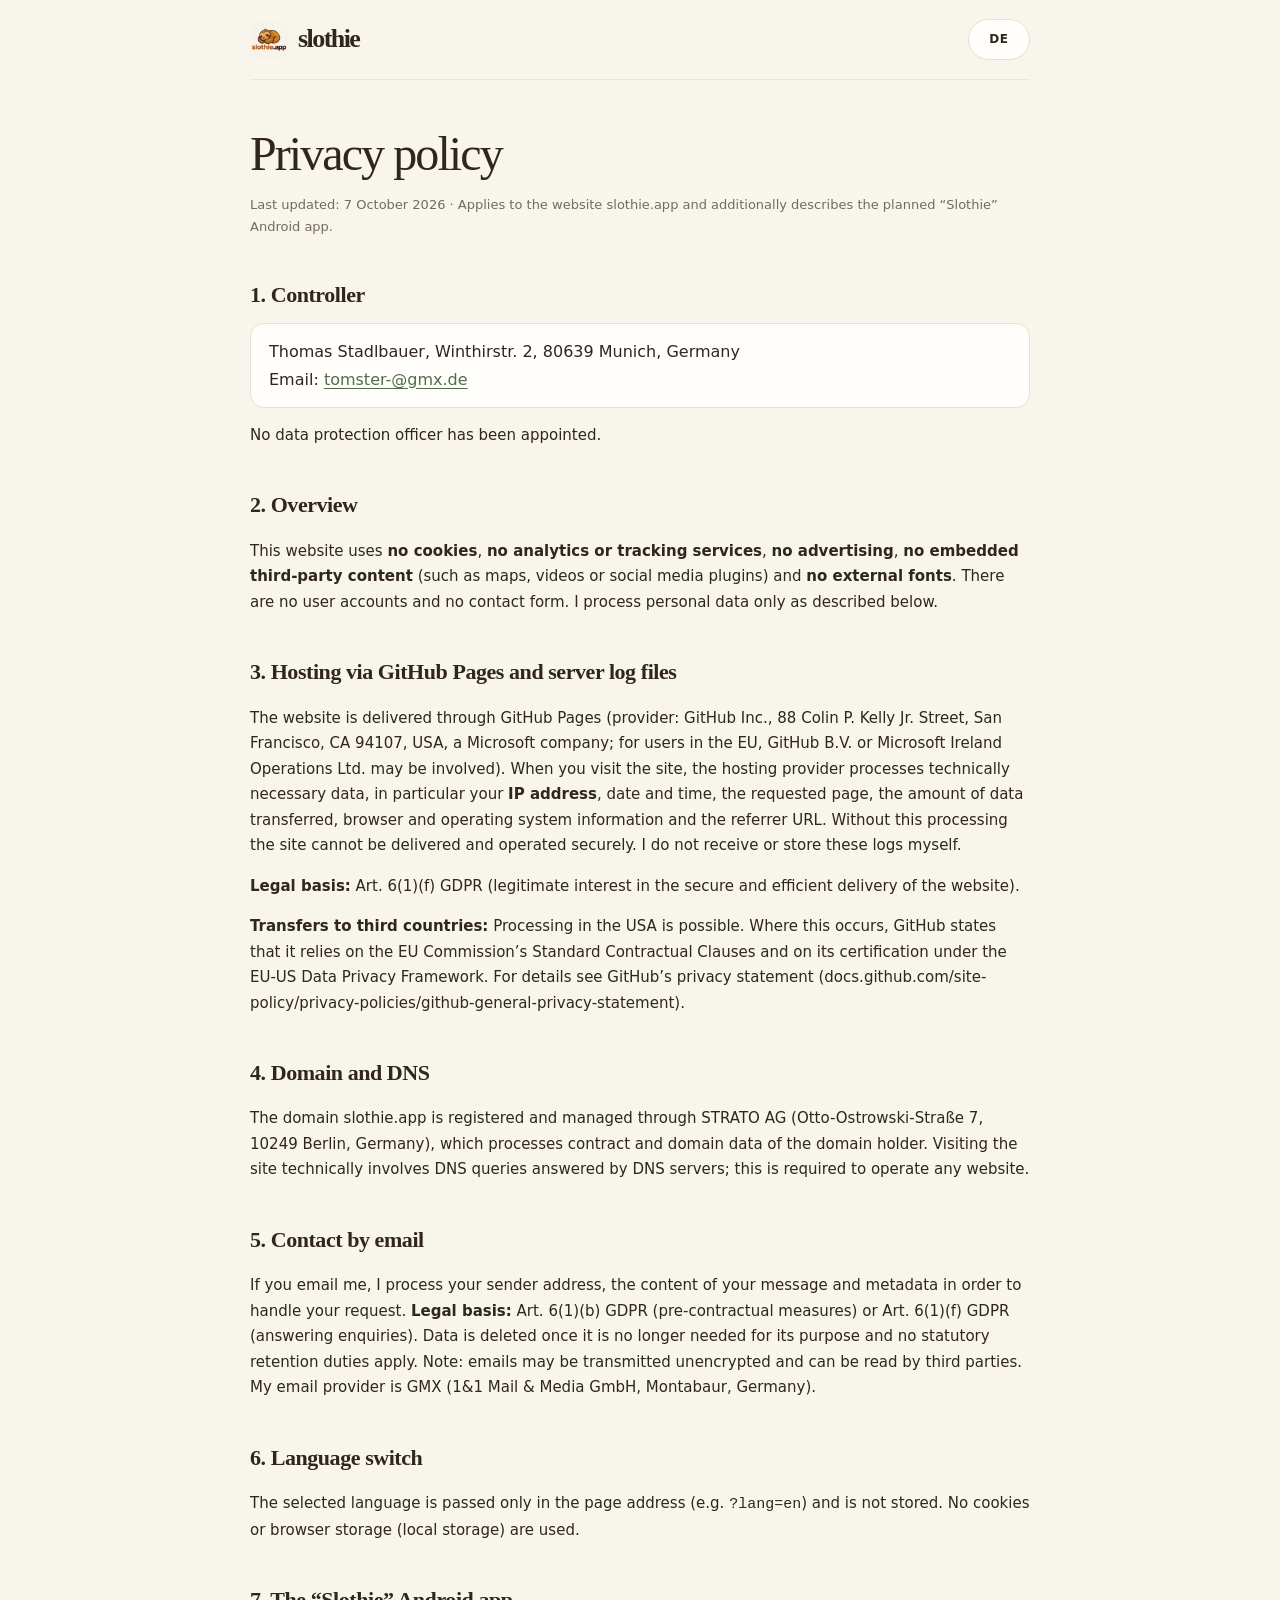
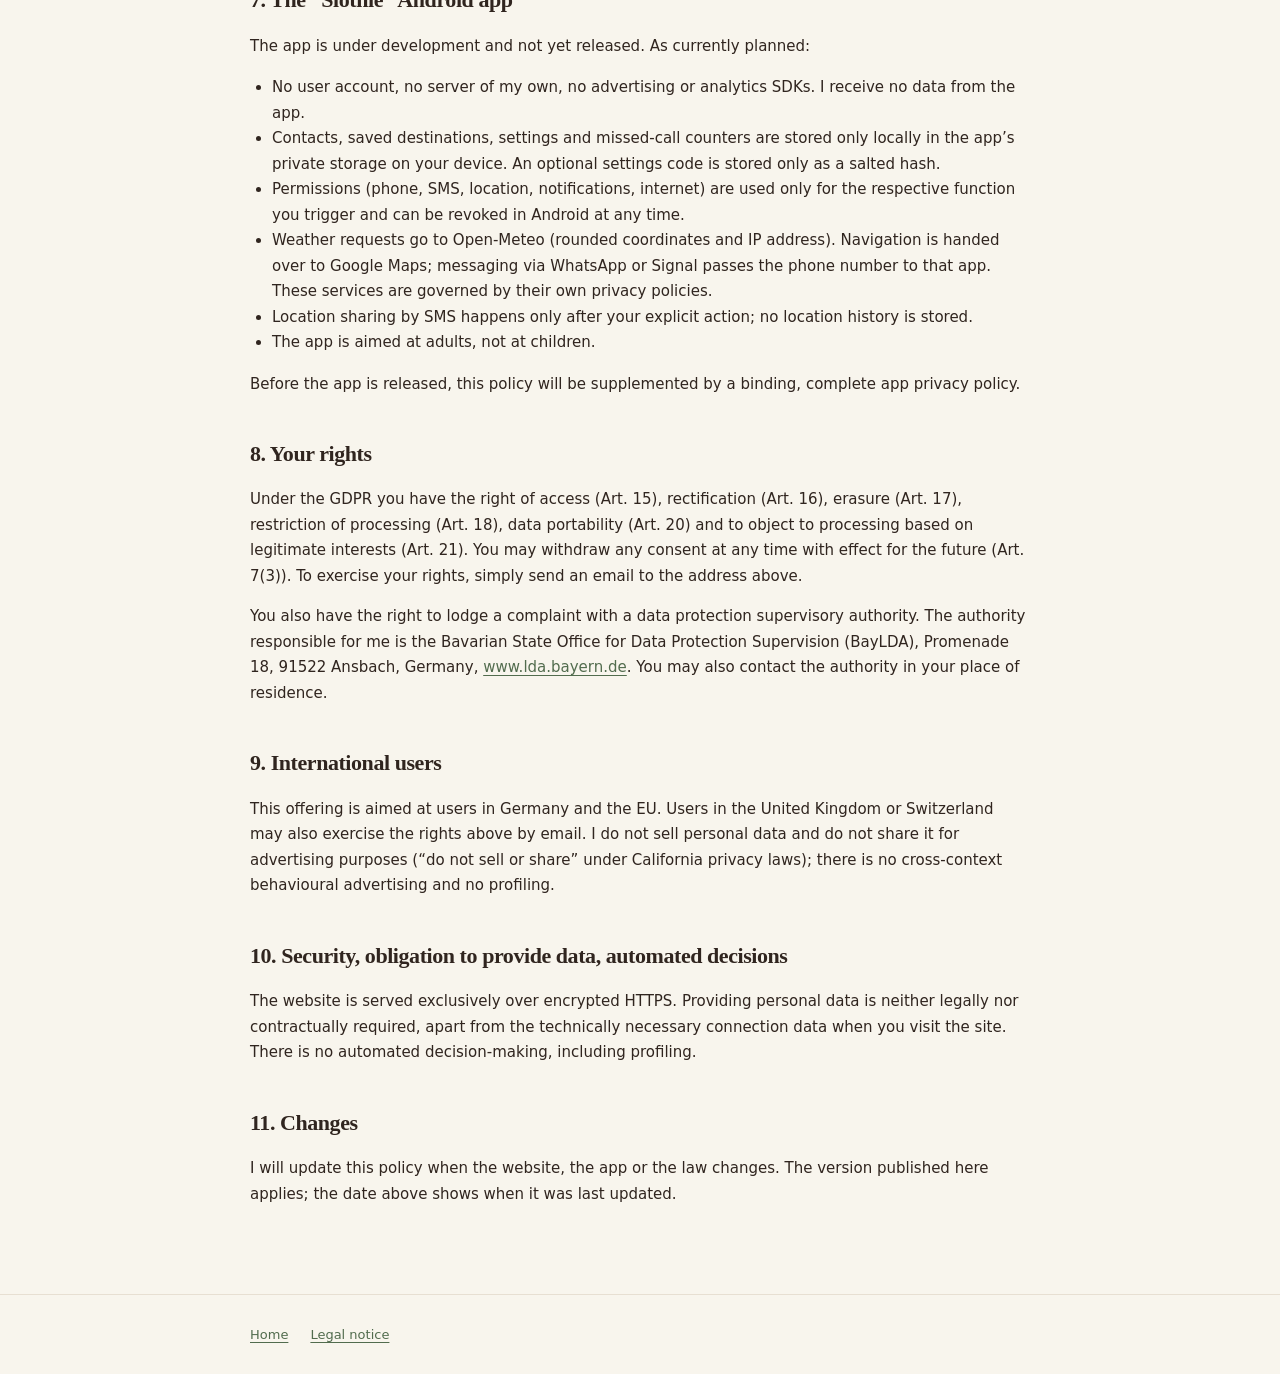
==== datenschutz.html @ 30db739a "Add Impressum and Datenschutz pages (DE/EN) and footer links Co-authored-by: Copilot <223556219+Copi" ====
<!doctype html>
<html lang="de">
<head>
  <meta charset="utf-8">
  <meta name="viewport" content="width=device-width, initial-scale=1">
  <meta name="robots" content="index,follow">
  <title>Datenschutzerklärung — Slothie</title>
  <link rel="stylesheet" href="legal.css">
  <noscript><style>[data-l] { display: block !important; }</style></noscript>
</head>
<body>
  <div class="shell">
    <header class="top">
      <a class="brand" href="./"><img src="logo.png" alt=""><span>slothie</span></a>
      <button class="lang" type="button" id="lang">EN</button>
    </header>

    <main>
      <section data-l="de">
        <h1>Datenschutzerklärung</h1>
        <p class="meta">Stand: 7. Oktober 2026 · Gilt für die Website slothie.app und beschreibt zusätzlich die geplante Android-App „Slothie“.</p>

        <h2>1. Verantwortlicher</h2>
        <address>Thomas Stadlbauer, Winthirstr. 2, 80639 München, Deutschland<br>E-Mail: <a href="mailto:tomster-@gmx.de">tomster-@gmx.de</a></address>
        <p>Ein Datenschutzbeauftragter ist nicht benannt.</p>

        <h2>2. Überblick</h2>
        <p>Diese Website verwendet <b>keine Cookies</b>, <b>keine Analyse- oder Tracking-Dienste</b>, <b>keine Werbung</b>, <b>keine eingebetteten Inhalte Dritter</b> (z. B. Karten, Videos, Social-Media-Plugins) und <b>keine externen Schriftarten</b>. Es gibt kein Benutzerkonto und kein Kontaktformular. Personenbezogene Daten verarbeite ich nur wie unten beschrieben.</p>

        <h2>3. Hosting über GitHub Pages und Server-Logfiles</h2>
        <p>Die Website wird über GitHub Pages bereitgestellt (Anbieter: GitHub Inc., 88 Colin P. Kelly Jr. Street, San Francisco, CA 94107, USA, ein Unternehmen der Microsoft-Gruppe; für Nutzer in der EU ist GitHub B.V. bzw. Microsoft Ireland Operations Ltd. beteiligt). Beim Aufruf der Seite verarbeitet der Hosting-Anbieter technisch notwendige Daten, insbesondere Ihre <b>IP-Adresse</b>, Datum und Uhrzeit, aufgerufene Seite, übertragene Datenmenge, Browser- und Betriebssysteminformationen sowie die Referrer-URL. Ohne diese Verarbeitung kann die Seite nicht ausgeliefert und sicher betrieben werden. Ich selbst erhalte und speichere diese Logdaten nicht.</p>
        <p><b>Rechtsgrundlage:</b> Art. 6 Abs. 1 lit. f DSGVO (berechtigtes Interesse an einer sicheren und effizienten Bereitstellung der Website).</p>
        <p><b>Drittlandübermittlung:</b> Eine Verarbeitung in den USA ist möglich. Soweit dies der Fall ist, stützt sich GitHub nach eigenen Angaben auf Standardvertragsklauseln der EU-Kommission und auf die Zertifizierung unter dem EU-US Data Privacy Framework. Weitere Informationen finden Sie in den Datenschutzhinweisen von GitHub (docs.github.com/site-policy/privacy-policies/github-general-privacy-statement).</p>

        <h2>4. Domain und DNS</h2>
        <p>Die Domain slothie.app wird über STRATO AG (Otto-Ostrowski-Straße 7, 10249 Berlin) registriert und verwaltet. Dort werden Vertrags- und Domaindaten des Domaininhabers verarbeitet. Bei Seitenaufrufen werden DNS-Anfragen technisch bedingt von DNS-Servern beantwortet; das ist für den Betrieb jeder Website erforderlich.</p>

        <h2>5. Kontaktaufnahme per E-Mail</h2>
        <p>Wenn Sie mir eine E-Mail schreiben, verarbeite ich Ihre Absenderadresse, den Inhalt Ihrer Nachricht und Metadaten, um Ihr Anliegen zu bearbeiten. <b>Rechtsgrundlage:</b> Art. 6 Abs. 1 lit. b DSGVO (vorvertragliche Maßnahmen) oder lit. f DSGVO (Beantwortung von Anfragen). Die Daten werden gelöscht, sobald sie für den Zweck nicht mehr erforderlich sind und keine gesetzlichen Aufbewahrungspflichten entgegenstehen. Hinweis: E-Mails werden ggf. unverschlüsselt übertragen und können dabei von Dritten eingesehen werden. Mein E-Mail-Anbieter ist GMX (1&1 Mail & Media GmbH, Montabaur).</p>

        <h2>6. Sprachumschaltung</h2>
        <p>Die gewählte Sprache wird nur in der Adresse der Seite (z. B. <code>?lang=en</code>) übergeben und nicht gespeichert. Es werden keine Cookies oder Browser-Speicher (Local Storage) genutzt.</p>

        <h2>7. Die Android-App „Slothie“</h2>
        <p>Die App ist in Entwicklung und noch nicht veröffentlicht. Für die geplante App gilt nach aktuellem Stand:</p>
        <ul>
          <li>Kein Benutzerkonto, kein eigener Server, keine Werbe- oder Analyse-SDKs. Ich erhalte keine Daten aus der App.</li>
          <li>Kontakte, gespeicherte Ziele, Einstellungen und Zähler für verpasste Anrufe werden ausschließlich lokal im privaten App-Speicher des Geräts gespeichert. Ein optionaler Einstellungs-Code wird nur als gesalzener Hash gespeichert.</li>
          <li>Berechtigungen (Telefon, SMS, Standort, Benachrichtigungen, Internet) werden nur für die jeweilige, von Ihnen ausgelöste Funktion genutzt und können in Android jederzeit widerrufen werden.</li>
          <li>Wetterabfragen gehen an Open-Meteo (gerundete Koordinaten und IP-Adresse). Navigation wird an Google Maps übergeben; Nachrichten an WhatsApp oder Signal übergeben die Telefonnummer an die jeweilige App. Für diese Dienste gelten deren eigene Datenschutzbestimmungen.</li>
          <li>Eine Standortfreigabe per SMS erfolgt nur nach Ihrer ausdrücklichen Aktion; es wird kein Standortverlauf gespeichert.</li>
          <li>Die App richtet sich an Erwachsene und nicht an Kinder.</li>
        </ul>
        <p>Vor der Veröffentlichung der App wird diese Erklärung um eine verbindliche, vollständige App-Datenschutzerklärung ergänzt.</p>

        <h2>8. Ihre Rechte</h2>
        <p>Sie haben nach der DSGVO folgende Rechte: Auskunft (Art. 15), Berichtigung (Art. 16), Löschung (Art. 17), Einschränkung der Verarbeitung (Art. 18), Datenübertragbarkeit (Art. 20) und Widerspruch gegen Verarbeitungen auf Grundlage berechtigter Interessen (Art. 21). Eine erteilte Einwilligung können Sie jederzeit mit Wirkung für die Zukunft widerrufen (Art. 7 Abs. 3). Zur Ausübung genügt eine E-Mail an die oben genannte Adresse.</p>
        <p>Sie haben außerdem das Recht, sich bei einer Datenschutz-Aufsichtsbehörde zu beschweren. Für mich zuständig ist das Bayerische Landesamt für Datenschutzaufsicht (BayLDA), Promenade 18, 91522 Ansbach, <a href="https://www.lda.bayern.de" rel="noopener">www.lda.bayern.de</a>. Sie können sich auch an die Behörde an Ihrem Wohnort wenden.</p>

        <h2>9. Internationale Nutzer</h2>
        <p>Das Angebot richtet sich an Nutzer in Deutschland und der EU. Auch Nutzer im Vereinigten Königreich oder in der Schweiz können die oben genannten Rechte per E-Mail geltend machen. Ich verkaufe keine personenbezogenen Daten und gebe sie nicht zu Werbezwecken weiter („do not sell or share“ im Sinne kalifornischer Datenschutzgesetze); es erfolgt kein Cross-Context-Behavioral-Advertising und kein Profiling.</p>

        <h2>10. Sicherheit, Pflicht zur Bereitstellung, automatisierte Entscheidungen</h2>
        <p>Die Website wird ausschließlich über verschlüsseltes HTTPS ausgeliefert. Die Bereitstellung personenbezogener Daten ist weder gesetzlich noch vertraglich vorgeschrieben, außer den technisch nötigen Verbindungsdaten beim Seitenaufruf. Eine automatisierte Entscheidungsfindung einschließlich Profiling findet nicht statt.</p>

        <h2>11. Änderungen</h2>
        <p>Ich passe diese Erklärung an, wenn sich die Website, die App oder die Rechtslage ändert. Es gilt die jeweils hier veröffentlichte Fassung; das Datum oben zeigt den Stand.</p>
      </section>

      <section data-l="en">
        <h1>Privacy policy</h1>
        <p class="meta">Last updated: 7 October 2026 · Applies to the website slothie.app and additionally describes the planned “Slothie” Android app.</p>

        <h2>1. Controller</h2>
        <address>Thomas Stadlbauer, Winthirstr. 2, 80639 Munich, Germany<br>Email: <a href="mailto:tomster-@gmx.de">tomster-@gmx.de</a></address>
        <p>No data protection officer has been appointed.</p>

        <h2>2. Overview</h2>
        <p>This website uses <b>no cookies</b>, <b>no analytics or tracking services</b>, <b>no advertising</b>, <b>no embedded third-party content</b> (such as maps, videos or social media plugins) and <b>no external fonts</b>. There are no user accounts and no contact form. I process personal data only as described below.</p>

        <h2>3. Hosting via GitHub Pages and server log files</h2>
        <p>The website is delivered through GitHub Pages (provider: GitHub Inc., 88 Colin P. Kelly Jr. Street, San Francisco, CA 94107, USA, a Microsoft company; for users in the EU, GitHub B.V. or Microsoft Ireland Operations Ltd. may be involved). When you visit the site, the hosting provider processes technically necessary data, in particular your <b>IP address</b>, date and time, the requested page, the amount of data transferred, browser and operating system information and the referrer URL. Without this processing the site cannot be delivered and operated securely. I do not receive or store these logs myself.</p>
        <p><b>Legal basis:</b> Art. 6(1)(f) GDPR (legitimate interest in the secure and efficient delivery of the website).</p>
        <p><b>Transfers to third countries:</b> Processing in the USA is possible. Where this occurs, GitHub states that it relies on the EU Commission’s Standard Contractual Clauses and on its certification under the EU-US Data Privacy Framework. For details see GitHub’s privacy statement (docs.github.com/site-policy/privacy-policies/github-general-privacy-statement).</p>

        <h2>4. Domain and DNS</h2>
        <p>The domain slothie.app is registered and managed through STRATO AG (Otto-Ostrowski-Straße 7, 10249 Berlin, Germany), which processes contract and domain data of the domain holder. Visiting the site technically involves DNS queries answered by DNS servers; this is required to operate any website.</p>

        <h2>5. Contact by email</h2>
        <p>If you email me, I process your sender address, the content of your message and metadata in order to handle your request. <b>Legal basis:</b> Art. 6(1)(b) GDPR (pre-contractual measures) or Art. 6(1)(f) GDPR (answering enquiries). Data is deleted once it is no longer needed for its purpose and no statutory retention duties apply. Note: emails may be transmitted unencrypted and can be read by third parties. My email provider is GMX (1&amp;1 Mail &amp; Media GmbH, Montabaur, Germany).</p>

        <h2>6. Language switch</h2>
        <p>The selected language is passed only in the page address (e.g. <code>?lang=en</code>) and is not stored. No cookies or browser storage (local storage) are used.</p>

        <h2>7. The “Slothie” Android app</h2>
        <p>The app is under development and not yet released. As currently planned:</p>
        <ul>
          <li>No user account, no server of my own, no advertising or analytics SDKs. I receive no data from the app.</li>
          <li>Contacts, saved destinations, settings and missed-call counters are stored only locally in the app’s private storage on your device. An optional settings code is stored only as a salted hash.</li>
          <li>Permissions (phone, SMS, location, notifications, internet) are used only for the respective function you trigger and can be revoked in Android at any time.</li>
          <li>Weather requests go to Open-Meteo (rounded coordinates and IP address). Navigation is handed over to Google Maps; messaging via WhatsApp or Signal passes the phone number to that app. These services are governed by their own privacy policies.</li>
          <li>Location sharing by SMS happens only after your explicit action; no location history is stored.</li>
          <li>The app is aimed at adults, not at children.</li>
        </ul>
        <p>Before the app is released, this policy will be supplemented by a binding, complete app privacy policy.</p>

        <h2>8. Your rights</h2>
        <p>Under the GDPR you have the right of access (Art. 15), rectification (Art. 16), erasure (Art. 17), restriction of processing (Art. 18), data portability (Art. 20) and to object to processing based on legitimate interests (Art. 21). You may withdraw any consent at any time with effect for the future (Art. 7(3)). To exercise your rights, simply send an email to the address above.</p>
        <p>You also have the right to lodge a complaint with a data protection supervisory authority. The authority responsible for me is the Bavarian State Office for Data Protection Supervision (BayLDA), Promenade 18, 91522 Ansbach, Germany, <a href="https://www.lda.bayern.de" rel="noopener">www.lda.bayern.de</a>. You may also contact the authority in your place of residence.</p>

        <h2>9. International users</h2>
        <p>This offering is aimed at users in Germany and the EU. Users in the United Kingdom or Switzerland may also exercise the rights above by email. I do not sell personal data and do not share it for advertising purposes (“do not sell or share” under California privacy laws); there is no cross-context behavioural advertising and no profiling.</p>

        <h2>10. Security, obligation to provide data, automated decisions</h2>
        <p>The website is served exclusively over encrypted HTTPS. Providing personal data is neither legally nor contractually required, apart from the technically necessary connection data when you visit the site. There is no automated decision-making, including profiling.</p>

        <h2>11. Changes</h2>
        <p>I will update this policy when the website, the app or the law changes. The version published here applies; the date above shows when it was last updated.</p>
      </section>
    </main>
  </div>

  <footer>
    <div class="shell foot">
      <a href="./" data-l="de">Startseite</a><a href="./" data-l="en">Home</a>
      <a href="impressum.html"><span data-l="de">Impressum</span><span data-l="en">Legal notice</span></a>
    </div>
  </footer>

  <script>
    (function () {
      var params = new URLSearchParams(location.search);
      var requested = params.get("lang");
      var lang = requested === "en" || requested === "de" ? requested : ((navigator.language || "de").toLowerCase().indexOf("de") === 0 ? "de" : "en");
      var button = document.getElementById("lang");
      function apply(next) {
        lang = next;
        document.documentElement.lang = lang;
        button.textContent = lang === "de" ? "EN" : "DE";
        button.setAttribute("aria-label", lang === "de" ? "Switch to English" : "Zu Deutsch wechseln");
        document.title = lang === "de" ? "Datenschutzerklärung — Slothie" : "Privacy policy — Slothie";
        document.querySelectorAll("a[href]").forEach(function (a) {
          var href = a.getAttribute("href");
          if (href === "./" || href === "impressum.html") a.setAttribute("href", href.split("?")[0] + "?lang=" + lang);
        });
      }
      button.addEventListener("click", function () { apply(lang === "de" ? "en" : "de"); });
      apply(lang);
    })();
  </script>
</body>
</html>
---- legal.css ----
:root {
  color-scheme: light;
  --ink: #30251f;
  --muted: #746a61;
  --paper: #f8f5ed;
  --white: #fffefa;
  --green: #526c4e;
  --green-soft: #e6ecdf;
  --line: #e7dfd2;
  font-family: Inter, ui-sans-serif, system-ui, -apple-system, BlinkMacSystemFont, "Segoe UI", sans-serif;
}
* { box-sizing: border-box; }
body { margin: 0; color: var(--ink); background: var(--paper); line-height: 1.7; }
a { color: var(--green); text-underline-offset: 3px; }
.shell { width: min(780px, calc(100% - 40px)); margin-inline: auto; }
.top { min-height: 80px; display: flex; align-items: center; justify-content: space-between; gap: 16px; border-bottom: 1px solid #30251f12; }
.brand { display: inline-flex; align-items: center; gap: 10px; color: var(--ink); font-family: Georgia, "Times New Roman", serif; font-size: 26px; font-weight: 700; letter-spacing: -.06em; text-decoration: none; }
.brand img { width: 38px; height: 38px; object-fit: cover; border-radius: 11px; mix-blend-mode: multiply; }
.lang { min-width: 62px; padding: 9px 12px; border: 1px solid var(--line); border-radius: 999px; color: var(--ink); background: var(--white); font: inherit; font-size: 12px; font-weight: 750; letter-spacing: .06em; cursor: pointer; }
.lang:hover { background: var(--green-soft); }
:focus-visible { outline: 3px solid #78966f; outline-offset: 4px; }
main { padding-block: 48px 72px; }
h1 { margin: 0 0 8px; font-family: Georgia, "Times New Roman", serif; font-size: clamp(34px, 6vw, 48px); font-weight: 500; letter-spacing: -.04em; line-height: 1.1; }
h2 { margin: 38px 0 8px; font-family: Georgia, "Times New Roman", serif; font-size: 22px; font-weight: 600; letter-spacing: -.02em; }
h3 { margin: 22px 0 4px; font-size: 15px; }
p, li { font-size: 15px; }
ul { padding-left: 22px; }
.meta { color: var(--muted); font-size: 13px; }
address { font-style: normal; padding: 14px 18px; margin: 10px 0; border: 1px solid var(--line); border-radius: 14px; background: var(--white); }
.notice { padding: 12px 16px; margin: 18px 0; border-left: 3px solid #d48a4e; border-radius: 4px; background: #f4ece0; font-size: 14px; }
footer { border-top: 1px solid var(--line); }
.foot { min-height: 80px; display: flex; align-items: center; flex-wrap: wrap; gap: 8px 22px; font-size: 13px; color: var(--muted); }
html[lang="de"] [data-l="en"], html[lang="en"] [data-l="de"] { display: none; }
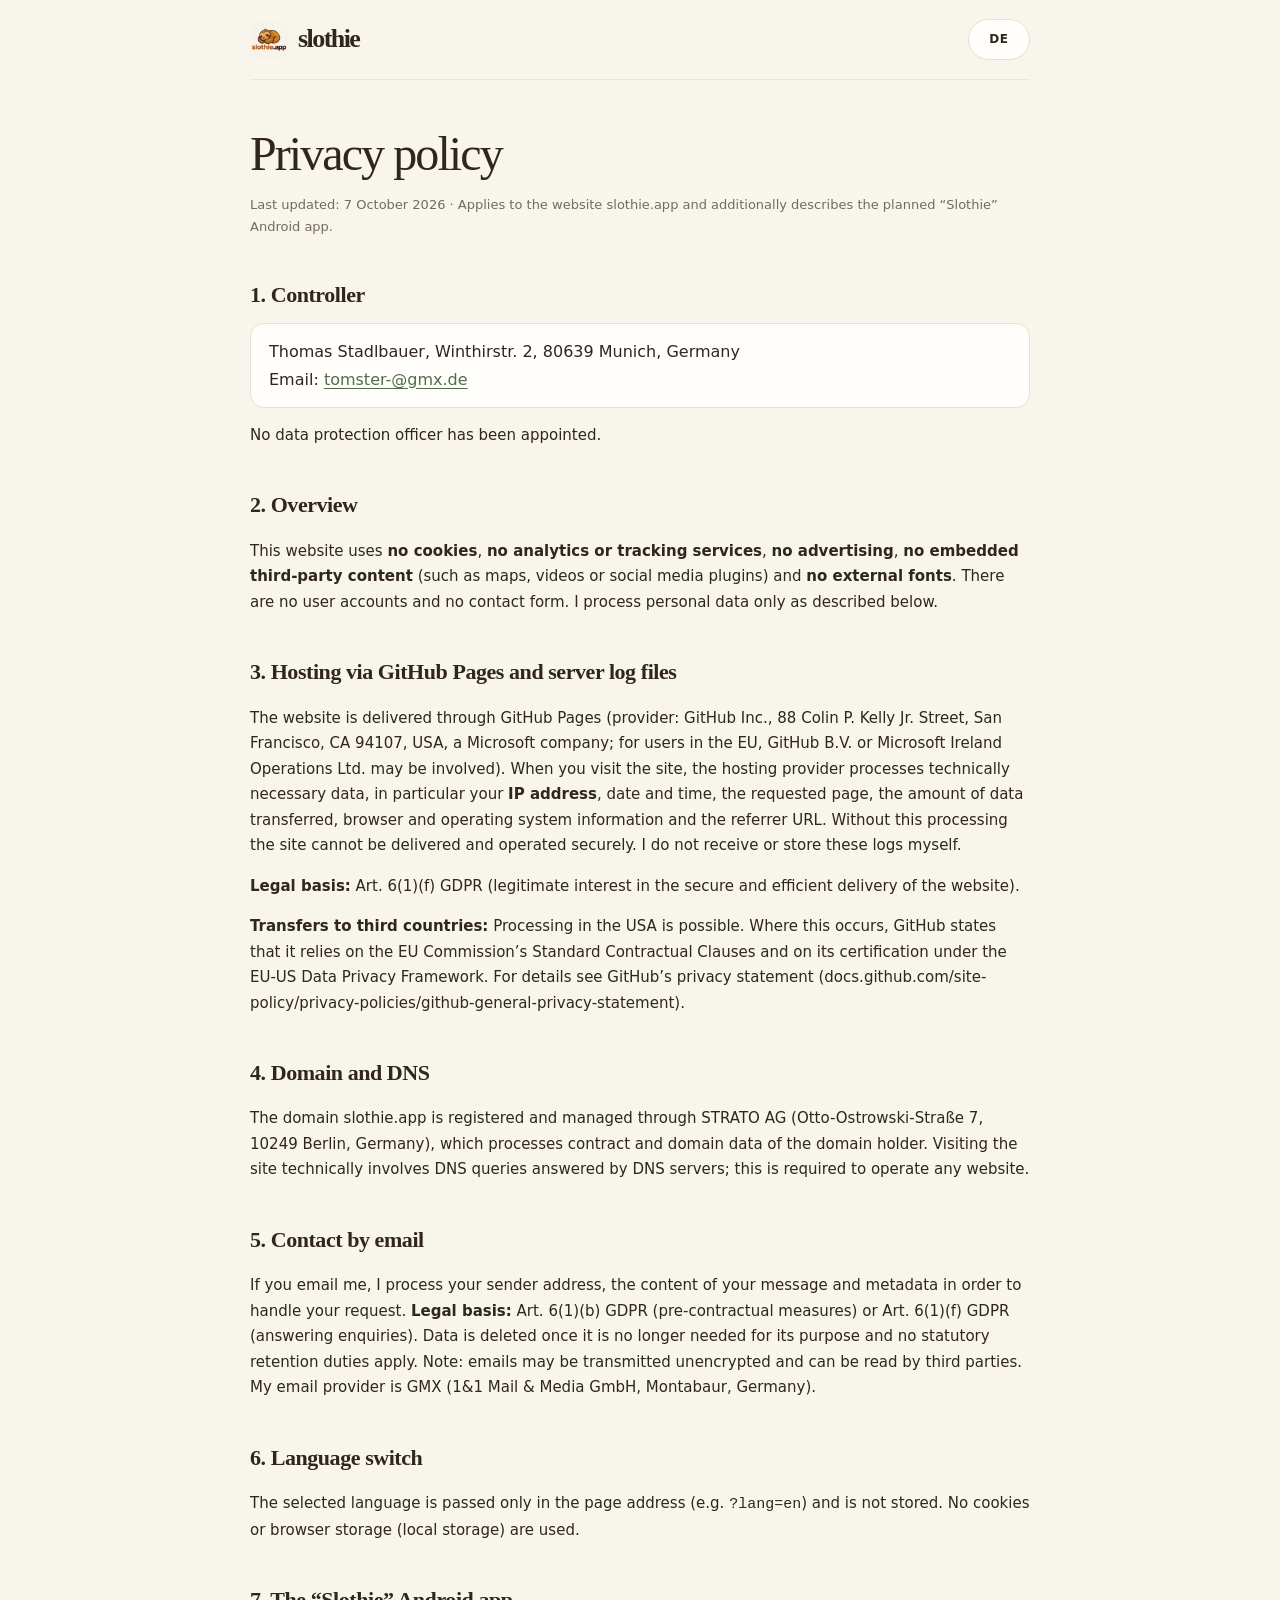
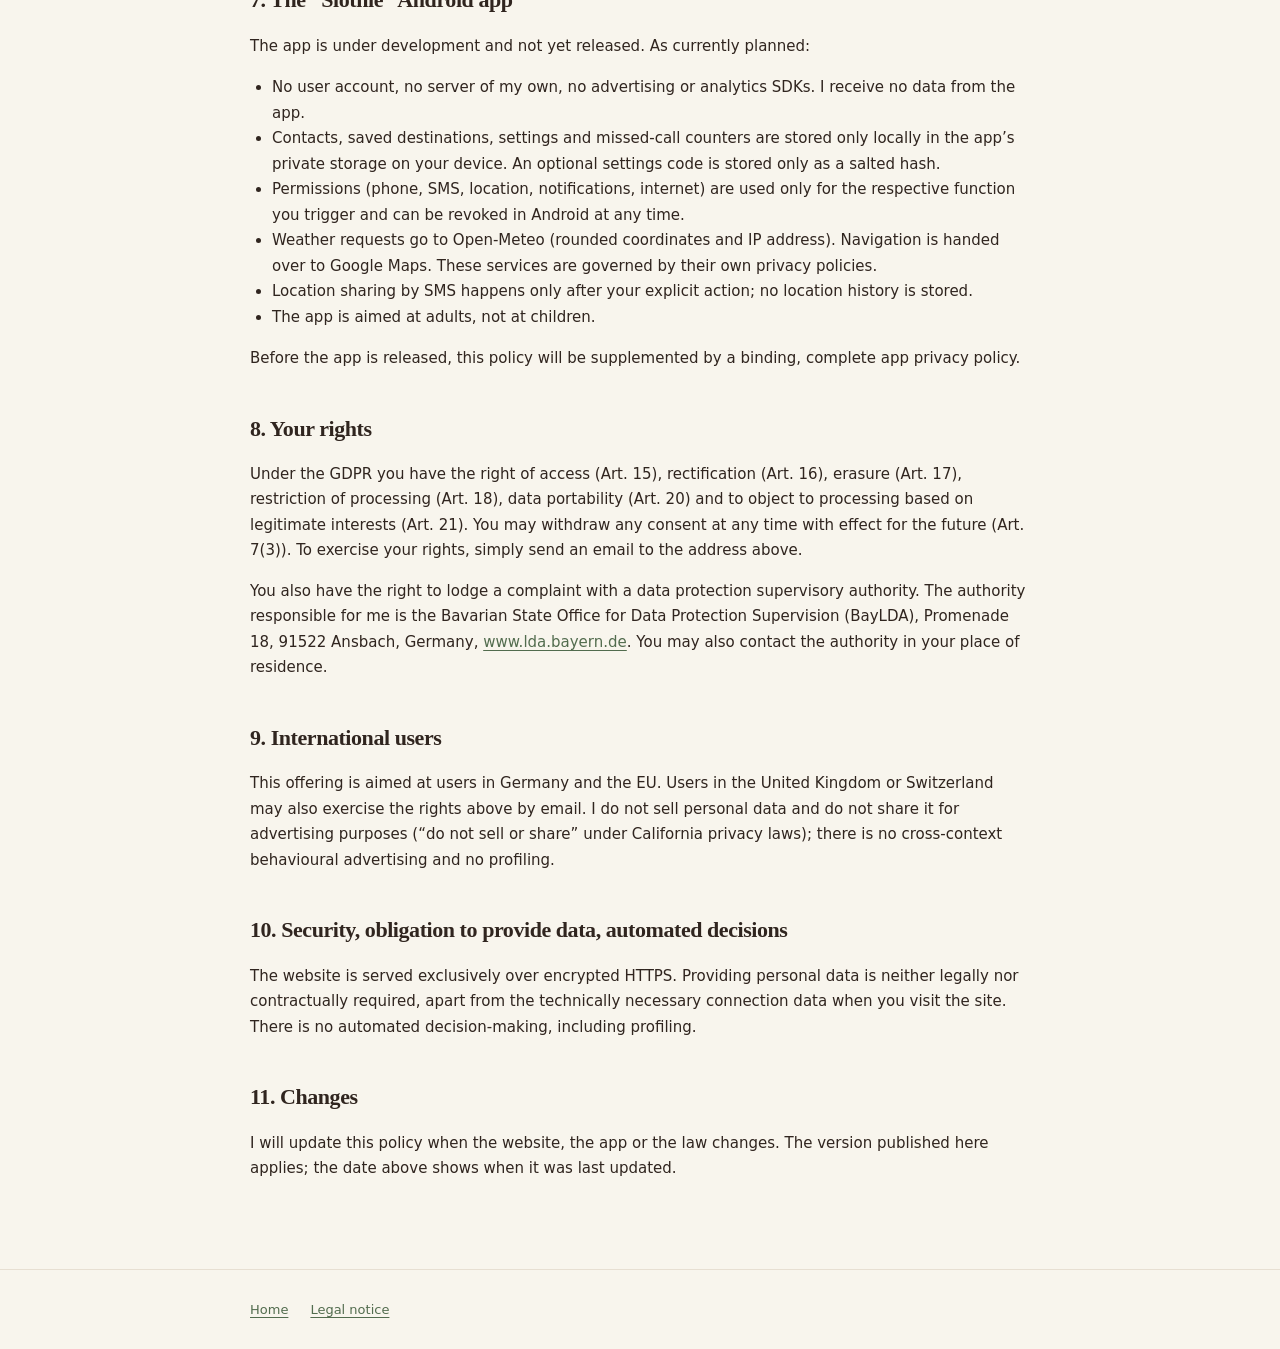
==== commit f6aaf293: "Describe SMS as the only messaging route; drop WhatsApp/Signal mentions Co-authored-by: Copilot <223" ====
--- a/datenschutz.html
+++ b/datenschutz.html
@@ -47,7 +47,7 @@
           <li>Kein Benutzerkonto, kein eigener Server, keine Werbe- oder Analyse-SDKs. Ich erhalte keine Daten aus der App.</li>
           <li>Kontakte, gespeicherte Ziele, Einstellungen und Zähler für verpasste Anrufe werden ausschließlich lokal im privaten App-Speicher des Geräts gespeichert. Ein optionaler Einstellungs-Code wird nur als gesalzener Hash gespeichert.</li>
           <li>Berechtigungen (Telefon, SMS, Standort, Benachrichtigungen, Internet) werden nur für die jeweilige, von Ihnen ausgelöste Funktion genutzt und können in Android jederzeit widerrufen werden.</li>
-          <li>Wetterabfragen gehen an Open-Meteo (gerundete Koordinaten und IP-Adresse). Navigation wird an Google Maps übergeben; Nachrichten an WhatsApp oder Signal übergeben die Telefonnummer an die jeweilige App. Für diese Dienste gelten deren eigene Datenschutzbestimmungen.</li>
+          <li>Wetterabfragen gehen an Open-Meteo (gerundete Koordinaten und IP-Adresse). Navigation wird an Google Maps übergeben. Für diese Dienste gelten deren eigene Datenschutzbestimmungen.</li>
           <li>Eine Standortfreigabe per SMS erfolgt nur nach Ihrer ausdrücklichen Aktion; es wird kein Standortverlauf gespeichert.</li>
           <li>Die App richtet sich an Erwachsene und nicht an Kinder.</li>
         </ul>
@@ -98,7 +98,7 @@
           <li>No user account, no server of my own, no advertising or analytics SDKs. I receive no data from the app.</li>
           <li>Contacts, saved destinations, settings and missed-call counters are stored only locally in the app’s private storage on your device. An optional settings code is stored only as a salted hash.</li>
           <li>Permissions (phone, SMS, location, notifications, internet) are used only for the respective function you trigger and can be revoked in Android at any time.</li>
-          <li>Weather requests go to Open-Meteo (rounded coordinates and IP address). Navigation is handed over to Google Maps; messaging via WhatsApp or Signal passes the phone number to that app. These services are governed by their own privacy policies.</li>
+          <li>Weather requests go to Open-Meteo (rounded coordinates and IP address). Navigation is handed over to Google Maps. These services are governed by their own privacy policies.</li>
           <li>Location sharing by SMS happens only after your explicit action; no location history is stored.</li>
           <li>The app is aimed at adults, not at children.</li>
         </ul>
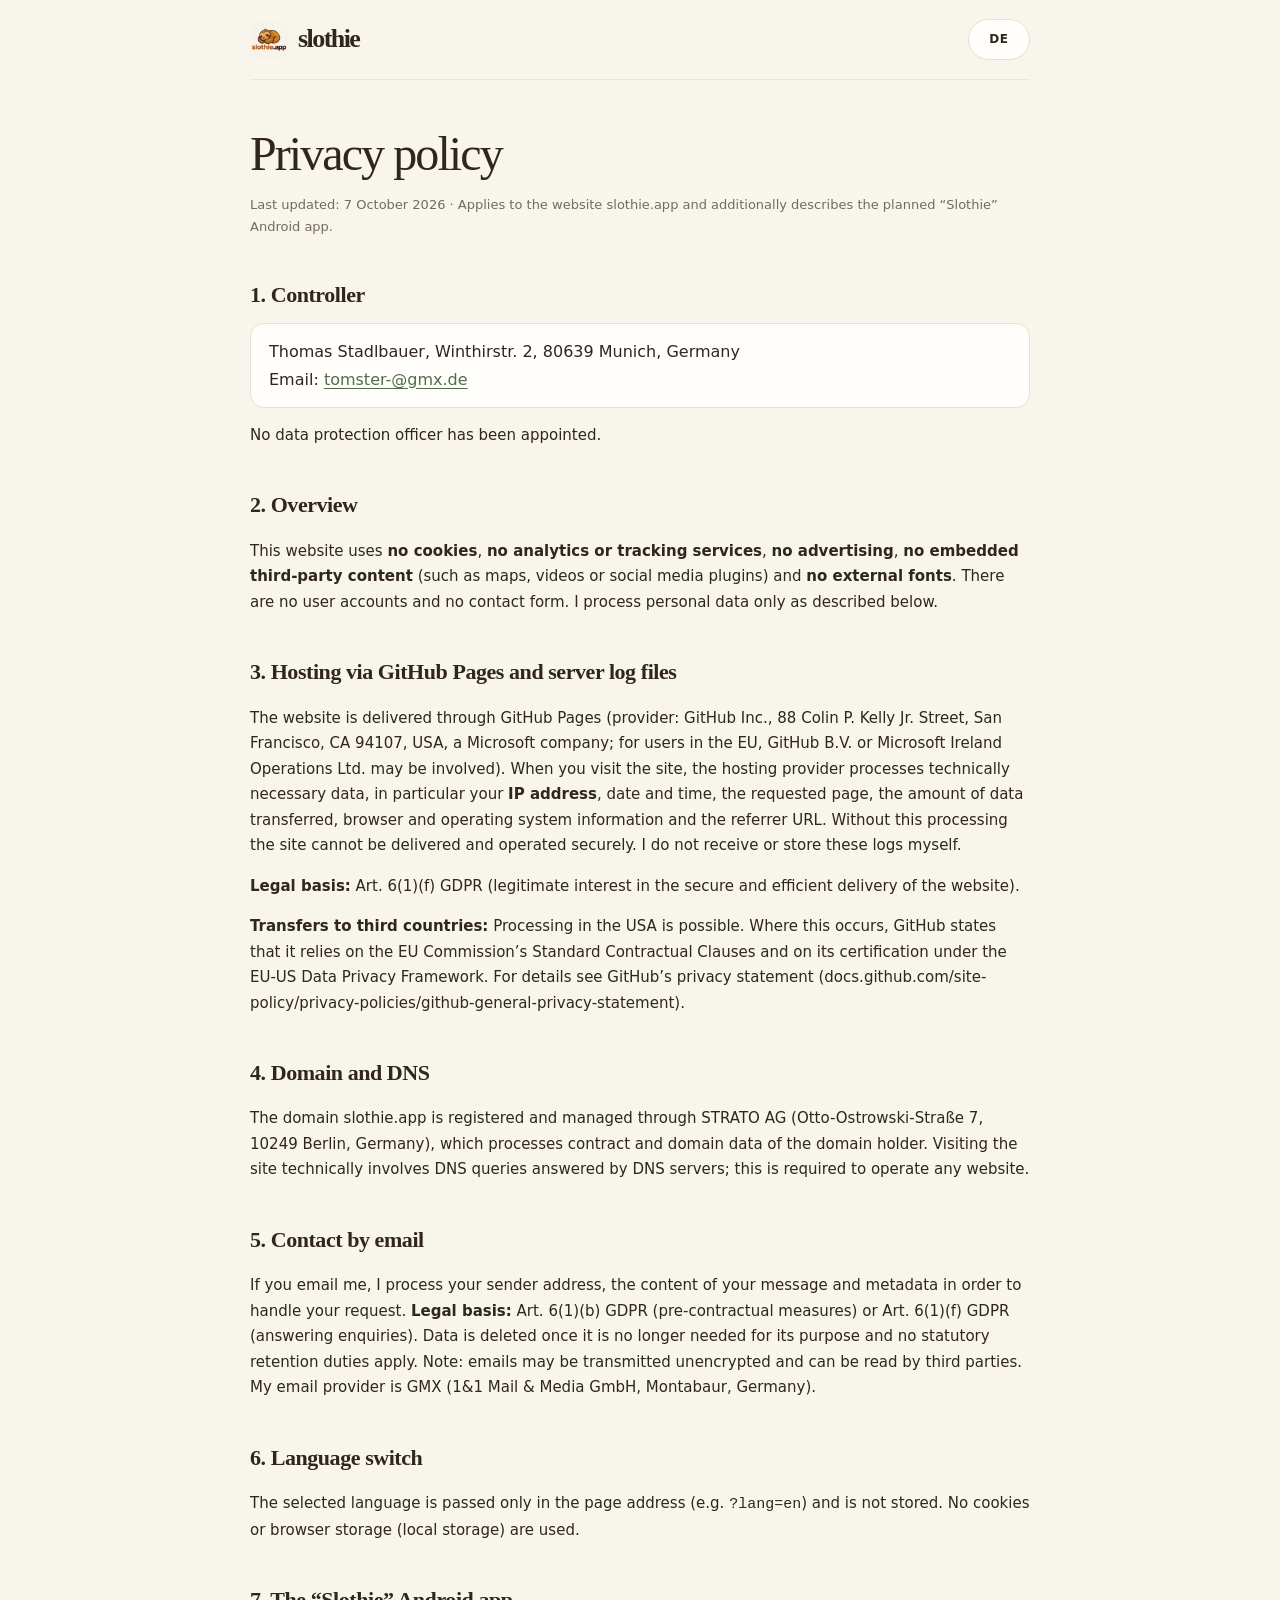
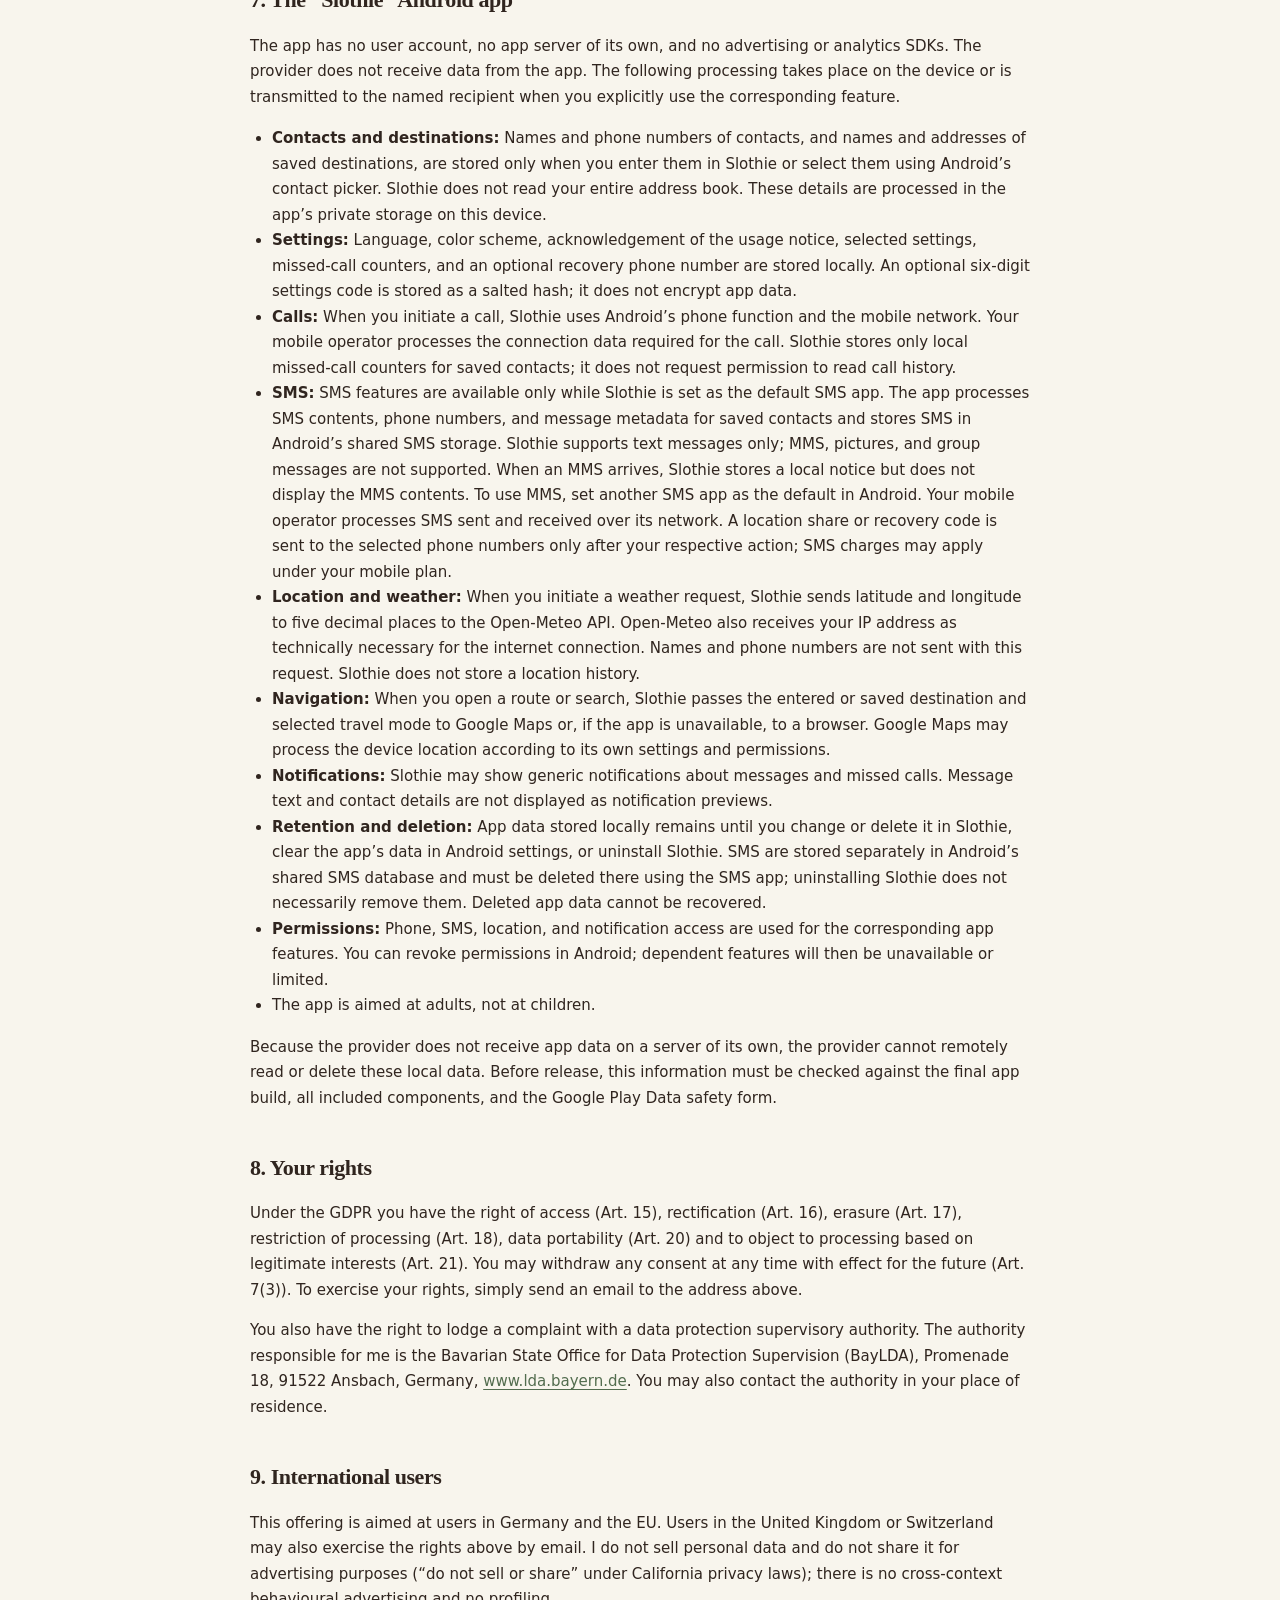
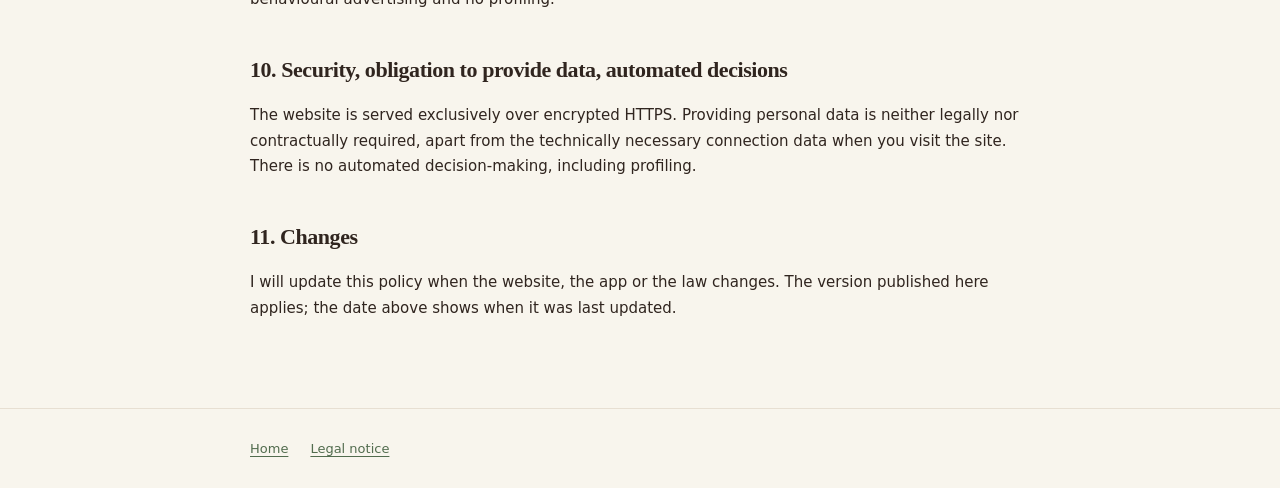
==== commit 40a31e12: "Update Slothie app privacy disclosures Describe SMS role requirements and unsupported MMS behavior. " ====
--- a/datenschutz.html
+++ b/datenschutz.html
@@ -18,7 +18,7 @@
     <main>
       <section data-l="de">
         <h1>Datenschutzerklärung</h1>
-        <p class="meta">Stand: 7. Oktober 2026 · Gilt für die Website slothie.app und beschreibt zusätzlich die geplante Android-App „Slothie“.</p>
+        <p class="meta">Stand: 7. Oktober 2026 · Gilt für die Website slothie.app und beschreibt den derzeitigen Funktionsumfang der Android-App „Slothie“ (Paketname <code>com.kidscall.app</code>).</p>
 
         <h2>1. Verantwortlicher</h2>
         <address>Thomas Stadlbauer, Winthirstr. 2, 80639 München, Deutschland<br>E-Mail: <a href="mailto:tomster-@gmx.de">tomster-@gmx.de</a></address>
@@ -42,16 +42,20 @@
         <p>Die gewählte Sprache wird nur in der Adresse der Seite (z. B. <code>?lang=en</code>) übergeben und nicht gespeichert. Es werden keine Cookies oder Browser-Speicher (Local Storage) genutzt.</p>
 
         <h2>7. Die Android-App „Slothie“</h2>
-        <p>Die App ist in Entwicklung und noch nicht veröffentlicht. Für die geplante App gilt nach aktuellem Stand:</p>
+        <p>Die App hat kein Benutzerkonto, keinen eigenen App-Server und keine Werbe- oder Analyse-SDKs. Der Anbieter erhält keine Daten aus der App. Die folgenden Verarbeitungen erfolgen auf dem Gerät oder werden durch eine ausdrücklich gewählte Funktion an den jeweils genannten Empfänger übermittelt.</p>
         <ul>
-          <li>Kein Benutzerkonto, kein eigener Server, keine Werbe- oder Analyse-SDKs. Ich erhalte keine Daten aus der App.</li>
-          <li>Kontakte, gespeicherte Ziele, Einstellungen und Zähler für verpasste Anrufe werden ausschließlich lokal im privaten App-Speicher des Geräts gespeichert. Ein optionaler Einstellungs-Code wird nur als gesalzener Hash gespeichert.</li>
-          <li>Berechtigungen (Telefon, SMS, Standort, Benachrichtigungen, Internet) werden nur für die jeweilige, von Ihnen ausgelöste Funktion genutzt und können in Android jederzeit widerrufen werden.</li>
-          <li>Wetterabfragen gehen an Open-Meteo (gerundete Koordinaten und IP-Adresse). Navigation wird an Google Maps übergeben. Für diese Dienste gelten deren eigene Datenschutzbestimmungen.</li>
-          <li>Eine Standortfreigabe per SMS erfolgt nur nach Ihrer ausdrücklichen Aktion; es wird kein Standortverlauf gespeichert.</li>
+          <li><b>Kontakte und Ziele:</b> Namen und Telefonnummern von Kontakten sowie Namen und Adressen gespeicherter Ziele werden nur gespeichert, wenn Sie sie in Slothie eingeben oder über die Android-Kontaktauswahl auswählen. Slothie liest nicht pauschal Ihr gesamtes Adressbuch. Die Angaben werden im privaten App-Speicher dieses Geräts verarbeitet.</li>
+          <li><b>Einstellungen:</b> Sprache, Farbschema, Zustimmungshinweis, ausgewählte Einstellungen, Zähler verpasster Anrufe und eine gegebenenfalls eingerichtete Wiederherstellungsnummer werden lokal gespeichert. Ein optionaler sechsstelliger Einstellungs-Code wird als gesalzener Hash gespeichert; er verschlüsselt keine App-Daten.</li>
+          <li><b>Telefonie:</b> Wenn Sie einen Anruf auslösen, verwendet Slothie die Telefonie-Funktion von Android und das Mobilfunknetz. Der jeweilige Mobilfunkanbieter verarbeitet die für den Anruf erforderlichen Verbindungsdaten. Slothie speichert lokal nur Zähler verpasster Anrufe für gespeicherte Kontakte; die App fordert keine Berechtigung zum Lesen des Anrufverlaufs an.</li>
+          <li><b>SMS:</b> SMS-Funktionen stehen nur zur Verfügung, wenn Sie Slothie als Standard-SMS-App festlegen. Die App verarbeitet SMS-Inhalte, Telefonnummern und Nachrichtenmetadaten für gespeicherte Kontakte und speichert SMS im gemeinsamen Android-SMS-Speicher. Unterstützt werden nur Textnachrichten; MMS, Bilder und Gruppennachrichten werden nicht unterstützt. Bei Eingang einer MMS speichert Slothie lokal einen Hinweis, zeigt aber den MMS-Inhalt nicht an. Wenn Sie MMS benötigen, legen Sie in Android eine andere SMS-App als Standard fest. Der Mobilfunkanbieter verarbeitet SMS bei Versand und Empfang. Eine Standortfreigabe oder ein Wiederherstellungs-Code wird nur nach Ihrer jeweiligen Aktion an die ausgewählten Telefonnummern gesendet; SMS können nach Ihrem Tarif Kosten verursachen.</li>
+          <li><b>Standort und Wetter:</b> Bei einer von Ihnen gestarteten Wetterabfrage übermittelt Slothie Breiten- und Längengrad mit fünf Nachkommastellen an die Open-Meteo-API. Durch die Internetverbindung erhält Open-Meteo außerdem technisch bedingt Ihre IP-Adresse. Namen und Telefonnummern werden dabei nicht übermittelt. Es wird kein Standortverlauf in Slothie gespeichert.</li>
+          <li><b>Navigation:</b> Wenn Sie eine Route oder Suche öffnen, übergibt Slothie das eingegebene bzw. gespeicherte Ziel und die gewählte Fortbewegungsart an Google Maps oder, falls die App nicht verfügbar ist, an einen Browser. Google Maps kann den Gerätestandort nach den dort geltenden Einstellungen und Berechtigungen verarbeiten.</li>
+          <li><b>Benachrichtigungen:</b> Slothie kann allgemeine Hinweise zu Nachrichten und verpassten Anrufen anzeigen. Nachrichtentext und Kontaktdaten werden in der Benachrichtigung nicht als Vorschau angezeigt.</li>
+          <li><b>Speicherdauer und Löschung:</b> Lokal gespeicherte App-Daten bleiben erhalten, bis Sie sie in Slothie ändern oder löschen, die App-Daten in den Android-Einstellungen löschen oder Slothie deinstallieren. SMS liegen getrennt davon im gemeinsamen Android-SMS-Speicher und müssen dort über die SMS-App gelöscht werden; sie werden durch das Deinstallieren von Slothie nicht zwingend entfernt. Eine Wiederherstellung nach Datenlöschung ist nicht möglich.</li>
+          <li><b>Berechtigungen:</b> Telefon-, SMS-, Standort- und Benachrichtigungszugriffe werden nur für die dazugehörigen App-Funktionen verwendet. Berechtigungen können Sie in Android widerrufen; die davon abhängigen Funktionen stehen dann nicht oder nur eingeschränkt zur Verfügung.</li>
           <li>Die App richtet sich an Erwachsene und nicht an Kinder.</li>
         </ul>
-        <p>Vor der Veröffentlichung der App wird diese Erklärung um eine verbindliche, vollständige App-Datenschutzerklärung ergänzt.</p>
+        <p>Da der Anbieter keine App-Daten auf einem eigenen Server erhält, kann er diese lokalen Daten nicht für Sie aus der Ferne auslesen oder löschen. Die Angaben müssen vor einer Veröffentlichung mit dem finalen App-Build, allen eingebundenen Komponenten und den Angaben im Google-Play-Datensicherheitsformular abgeglichen werden.</p>
 
         <h2>8. Ihre Rechte</h2>
         <p>Sie haben nach der DSGVO folgende Rechte: Auskunft (Art. 15), Berichtigung (Art. 16), Löschung (Art. 17), Einschränkung der Verarbeitung (Art. 18), Datenübertragbarkeit (Art. 20) und Widerspruch gegen Verarbeitungen auf Grundlage berechtigter Interessen (Art. 21). Eine erteilte Einwilligung können Sie jederzeit mit Wirkung für die Zukunft widerrufen (Art. 7 Abs. 3). Zur Ausübung genügt eine E-Mail an die oben genannte Adresse.</p>
@@ -93,16 +97,20 @@
         <p>The selected language is passed only in the page address (e.g. <code>?lang=en</code>) and is not stored. No cookies or browser storage (local storage) are used.</p>
 
         <h2>7. The “Slothie” Android app</h2>
-        <p>The app is under development and not yet released. As currently planned:</p>
+        <p>The app has no user account, no app server of its own, and no advertising or analytics SDKs. The provider does not receive data from the app. The following processing takes place on the device or is transmitted to the named recipient when you explicitly use the corresponding feature.</p>
         <ul>
-          <li>No user account, no server of my own, no advertising or analytics SDKs. I receive no data from the app.</li>
-          <li>Contacts, saved destinations, settings and missed-call counters are stored only locally in the app’s private storage on your device. An optional settings code is stored only as a salted hash.</li>
-          <li>Permissions (phone, SMS, location, notifications, internet) are used only for the respective function you trigger and can be revoked in Android at any time.</li>
-          <li>Weather requests go to Open-Meteo (rounded coordinates and IP address). Navigation is handed over to Google Maps. These services are governed by their own privacy policies.</li>
-          <li>Location sharing by SMS happens only after your explicit action; no location history is stored.</li>
+          <li><b>Contacts and destinations:</b> Names and phone numbers of contacts, and names and addresses of saved destinations, are stored only when you enter them in Slothie or select them using Android’s contact picker. Slothie does not read your entire address book. These details are processed in the app’s private storage on this device.</li>
+          <li><b>Settings:</b> Language, color scheme, acknowledgement of the usage notice, selected settings, missed-call counters, and an optional recovery phone number are stored locally. An optional six-digit settings code is stored as a salted hash; it does not encrypt app data.</li>
+          <li><b>Calls:</b> When you initiate a call, Slothie uses Android’s phone function and the mobile network. Your mobile operator processes the connection data required for the call. Slothie stores only local missed-call counters for saved contacts; it does not request permission to read call history.</li>
+          <li><b>SMS:</b> SMS features are available only while Slothie is set as the default SMS app. The app processes SMS contents, phone numbers, and message metadata for saved contacts and stores SMS in Android’s shared SMS storage. Slothie supports text messages only; MMS, pictures, and group messages are not supported. When an MMS arrives, Slothie stores a local notice but does not display the MMS contents. To use MMS, set another SMS app as the default in Android. Your mobile operator processes SMS sent and received over its network. A location share or recovery code is sent to the selected phone numbers only after your respective action; SMS charges may apply under your mobile plan.</li>
+          <li><b>Location and weather:</b> When you initiate a weather request, Slothie sends latitude and longitude to five decimal places to the Open-Meteo API. Open-Meteo also receives your IP address as technically necessary for the internet connection. Names and phone numbers are not sent with this request. Slothie does not store a location history.</li>
+          <li><b>Navigation:</b> When you open a route or search, Slothie passes the entered or saved destination and selected travel mode to Google Maps or, if the app is unavailable, to a browser. Google Maps may process the device location according to its own settings and permissions.</li>
+          <li><b>Notifications:</b> Slothie may show generic notifications about messages and missed calls. Message text and contact details are not displayed as notification previews.</li>
+          <li><b>Retention and deletion:</b> App data stored locally remains until you change or delete it in Slothie, clear the app’s data in Android settings, or uninstall Slothie. SMS are stored separately in Android’s shared SMS database and must be deleted there using the SMS app; uninstalling Slothie does not necessarily remove them. Deleted app data cannot be recovered.</li>
+          <li><b>Permissions:</b> Phone, SMS, location, and notification access are used for the corresponding app features. You can revoke permissions in Android; dependent features will then be unavailable or limited.</li>
           <li>The app is aimed at adults, not at children.</li>
         </ul>
-        <p>Before the app is released, this policy will be supplemented by a binding, complete app privacy policy.</p>
+        <p>Because the provider does not receive app data on a server of its own, the provider cannot remotely read or delete these local data. Before release, this information must be checked against the final app build, all included components, and the Google Play Data safety form.</p>
 
         <h2>8. Your rights</h2>
         <p>Under the GDPR you have the right of access (Art. 15), rectification (Art. 16), erasure (Art. 17), restriction of processing (Art. 18), data portability (Art. 20) and to object to processing based on legitimate interests (Art. 21). You may withdraw any consent at any time with effect for the future (Art. 7(3)). To exercise your rights, simply send an email to the address above.</p>
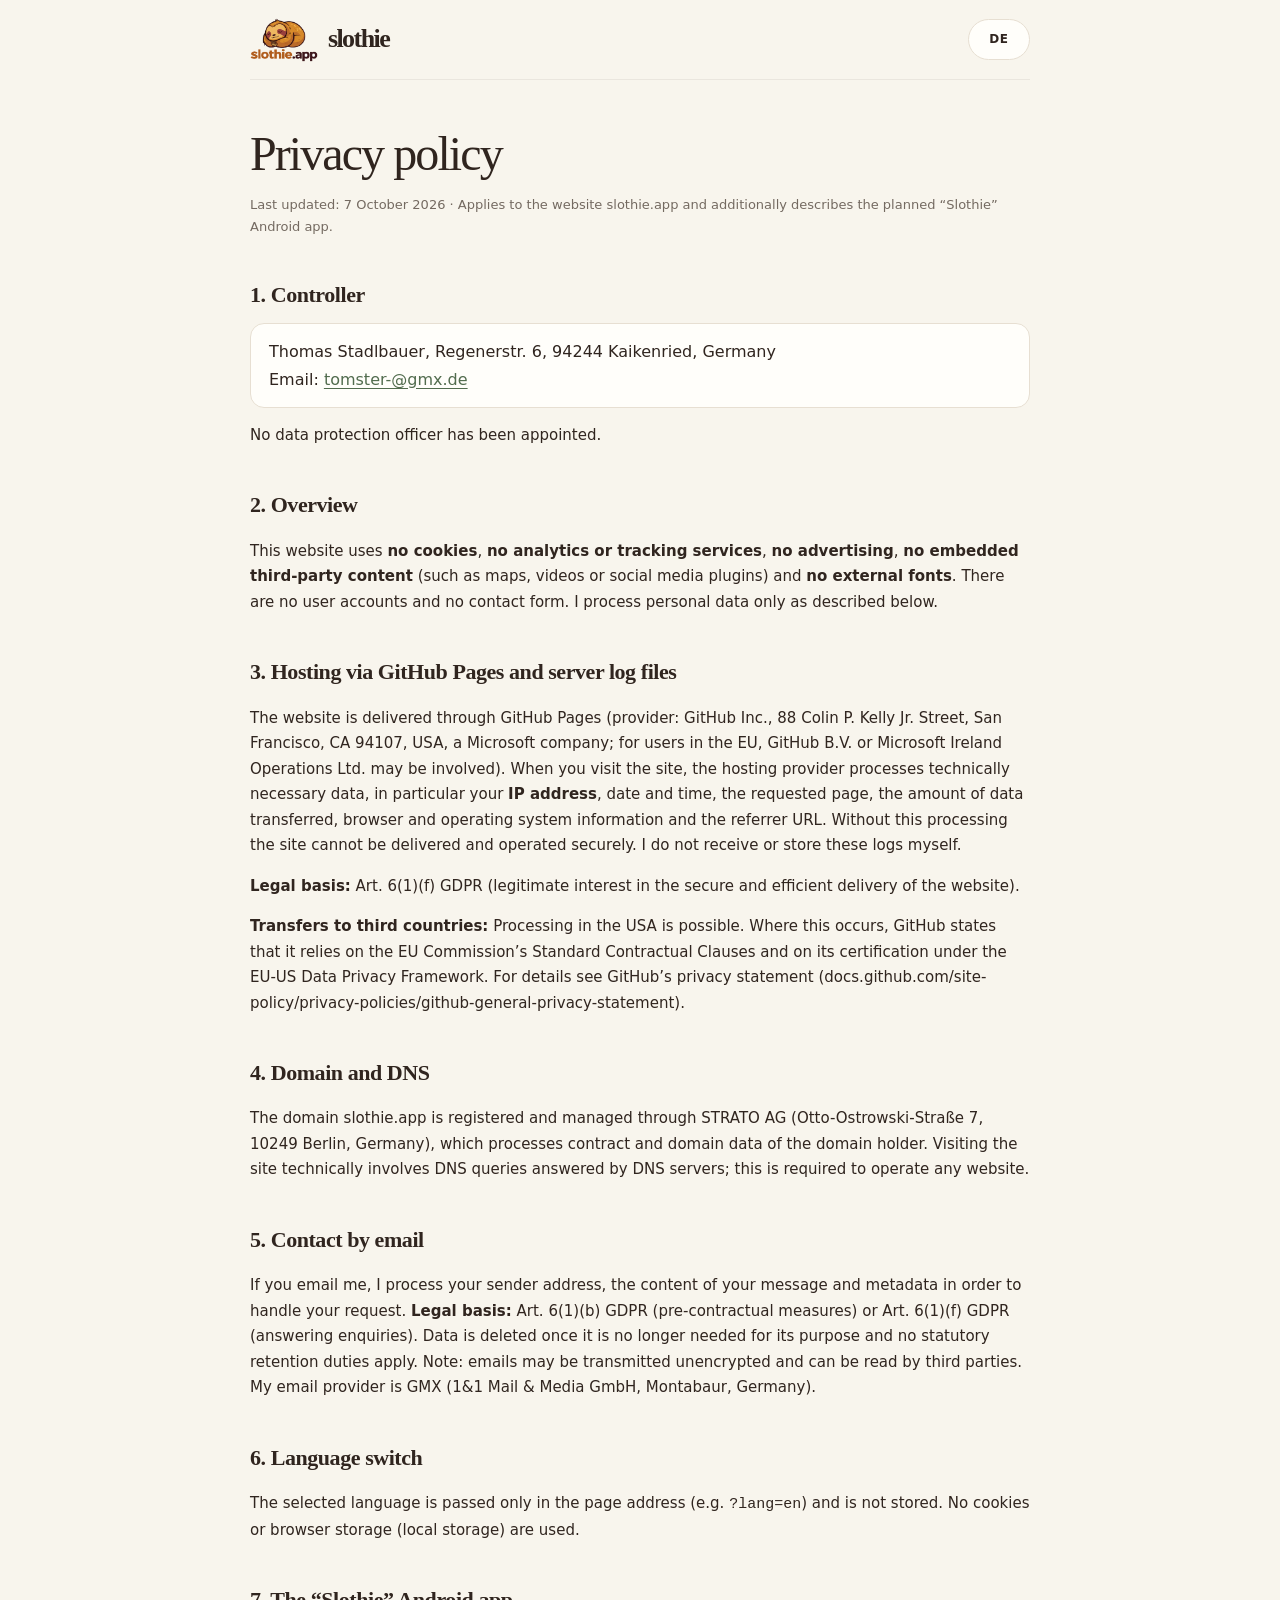
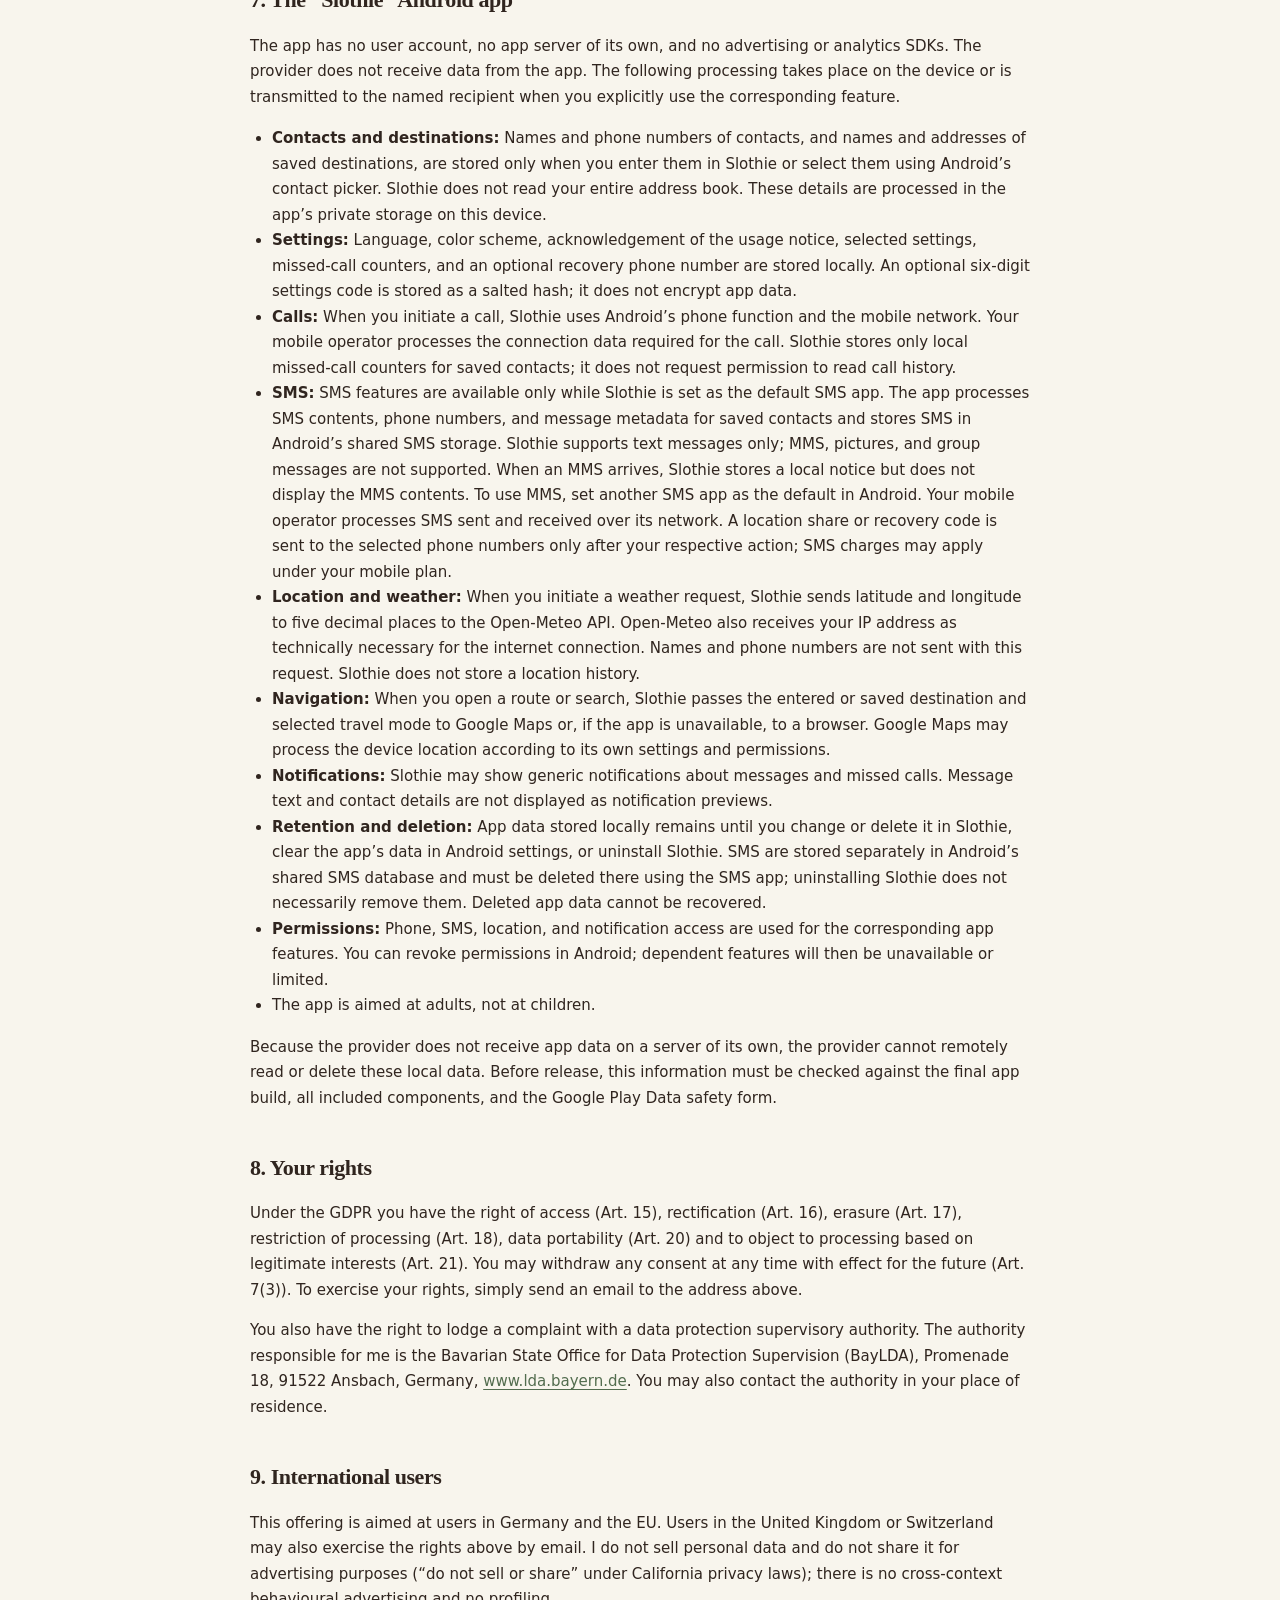
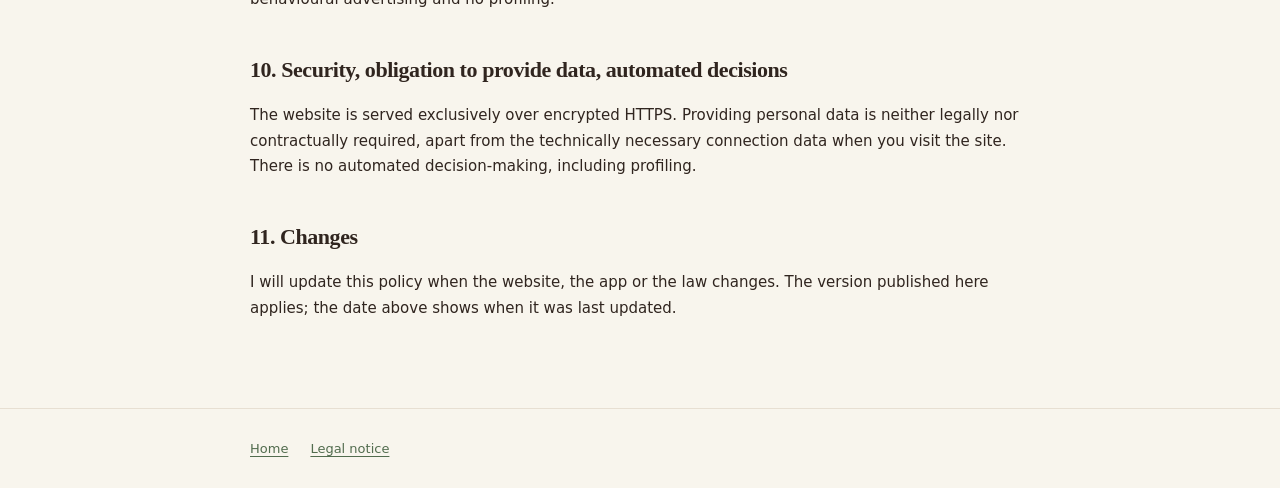
==== commit 3995918d: "Update Slothie icons, branding, and address Co-authored-by: Copilot <223556219+Copilot@users.noreply" ====
--- a/datenschutz.html
+++ b/datenschutz.html
@@ -21,7 +21,7 @@
         <p class="meta">Stand: 7. Oktober 2026 · Gilt für die Website slothie.app und beschreibt den derzeitigen Funktionsumfang der Android-App „Slothie“ (Paketname <code>com.kidscall.app</code>).</p>
 
         <h2>1. Verantwortlicher</h2>
-        <address>Thomas Stadlbauer, Winthirstr. 2, 80639 München, Deutschland<br>E-Mail: <a href="mailto:tomster-@gmx.de">tomster-@gmx.de</a></address>
+        <address>Thomas Stadlbauer, Regenerstr. 6, 94244 Kaikenried, Deutschland<br>E-Mail: <a href="mailto:tomster-@gmx.de">tomster-@gmx.de</a></address>
         <p>Ein Datenschutzbeauftragter ist nicht benannt.</p>
 
         <h2>2. Überblick</h2>
@@ -76,7 +76,7 @@
         <p class="meta">Last updated: 7 October 2026 · Applies to the website slothie.app and additionally describes the planned “Slothie” Android app.</p>
 
         <h2>1. Controller</h2>
-        <address>Thomas Stadlbauer, Winthirstr. 2, 80639 Munich, Germany<br>Email: <a href="mailto:tomster-@gmx.de">tomster-@gmx.de</a></address>
+        <address>Thomas Stadlbauer, Regenerstr. 6, 94244 Kaikenried, Germany<br>Email: <a href="mailto:tomster-@gmx.de">tomster-@gmx.de</a></address>
         <p>No data protection officer has been appointed.</p>
 
         <h2>2. Overview</h2>
--- a/legal.css
+++ b/legal.css
@@ -15,7 +15,7 @@
 .shell { width: min(780px, calc(100% - 40px)); margin-inline: auto; }
 .top { min-height: 80px; display: flex; align-items: center; justify-content: space-between; gap: 16px; border-bottom: 1px solid #30251f12; }
 .brand { display: inline-flex; align-items: center; gap: 10px; color: var(--ink); font-family: Georgia, "Times New Roman", serif; font-size: 26px; font-weight: 700; letter-spacing: -.06em; text-decoration: none; }
-.brand img { width: 38px; height: 38px; object-fit: cover; border-radius: 11px; mix-blend-mode: multiply; }
+.brand img { width: auto; height: 44px; }
 .lang { min-width: 62px; padding: 9px 12px; border: 1px solid var(--line); border-radius: 999px; color: var(--ink); background: var(--white); font: inherit; font-size: 12px; font-weight: 750; letter-spacing: .06em; cursor: pointer; }
 .lang:hover { background: var(--green-soft); }
 :focus-visible { outline: 3px solid #78966f; outline-offset: 4px; }
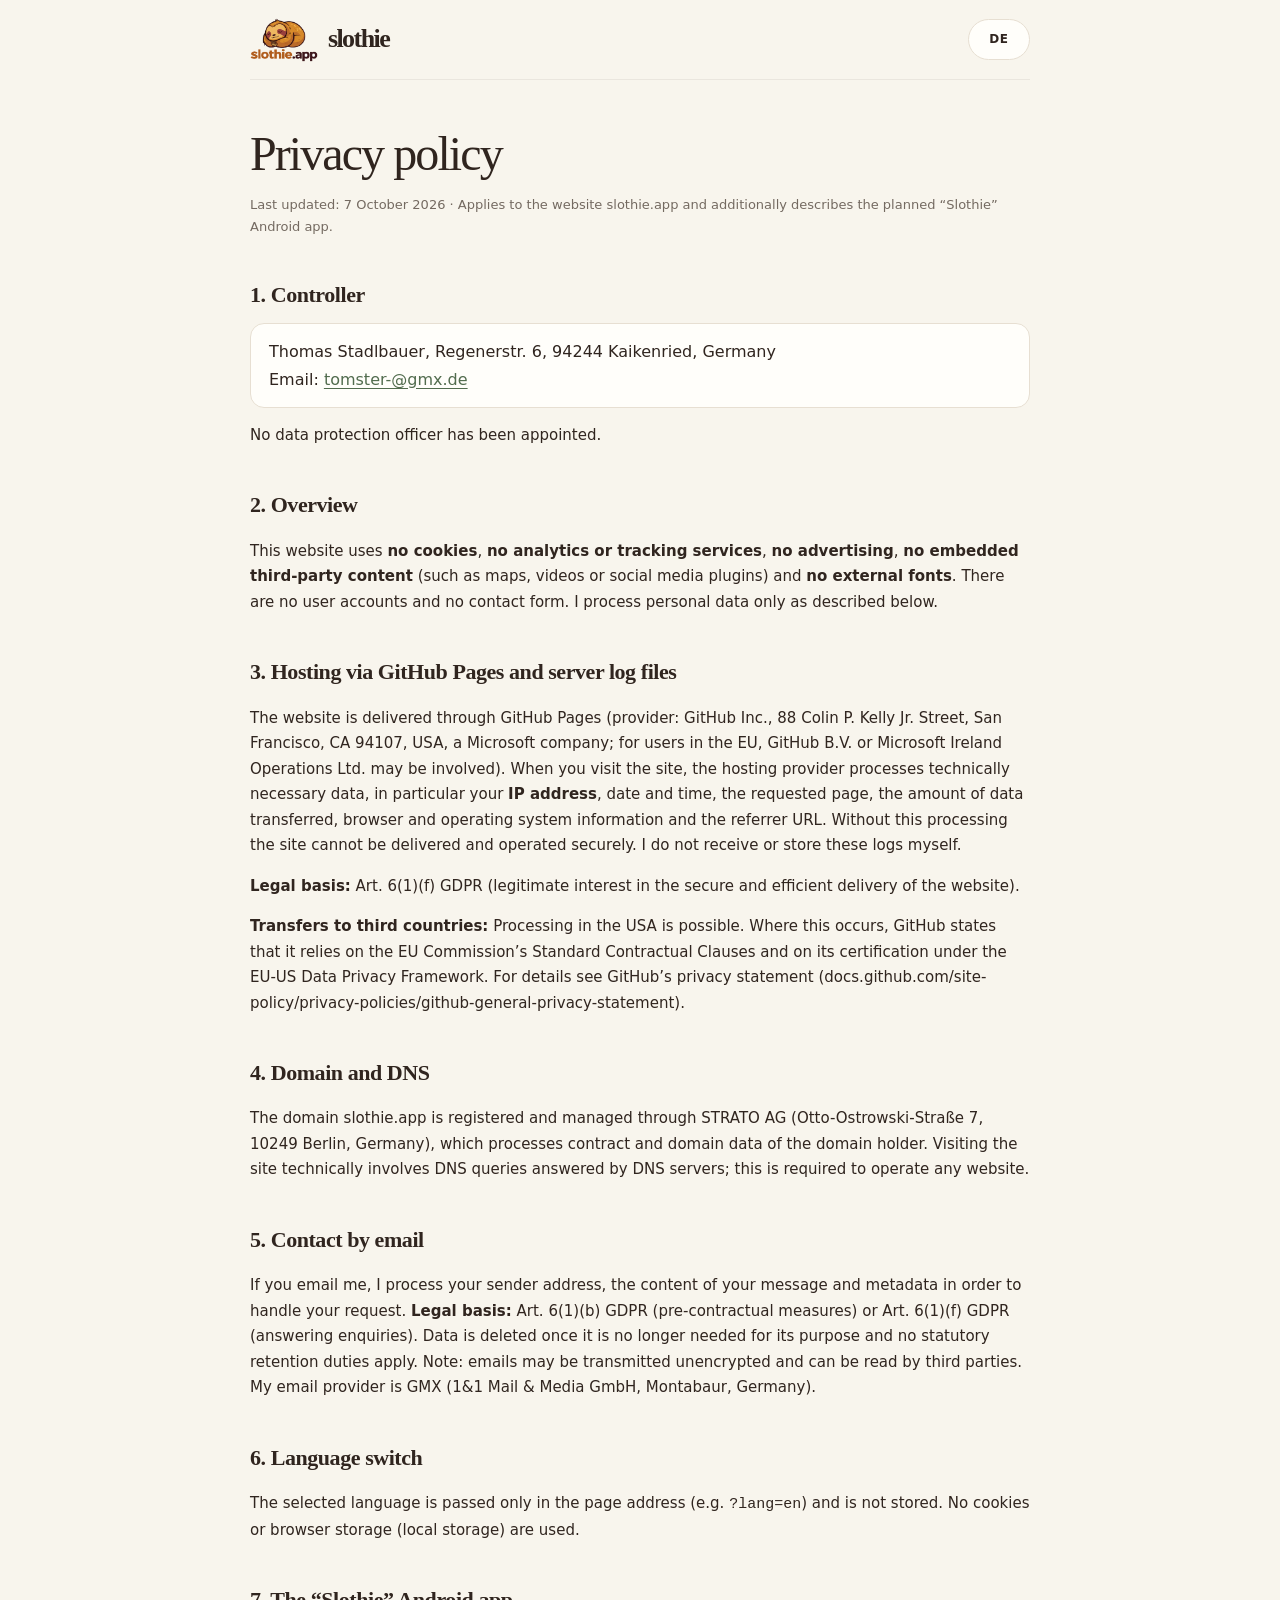
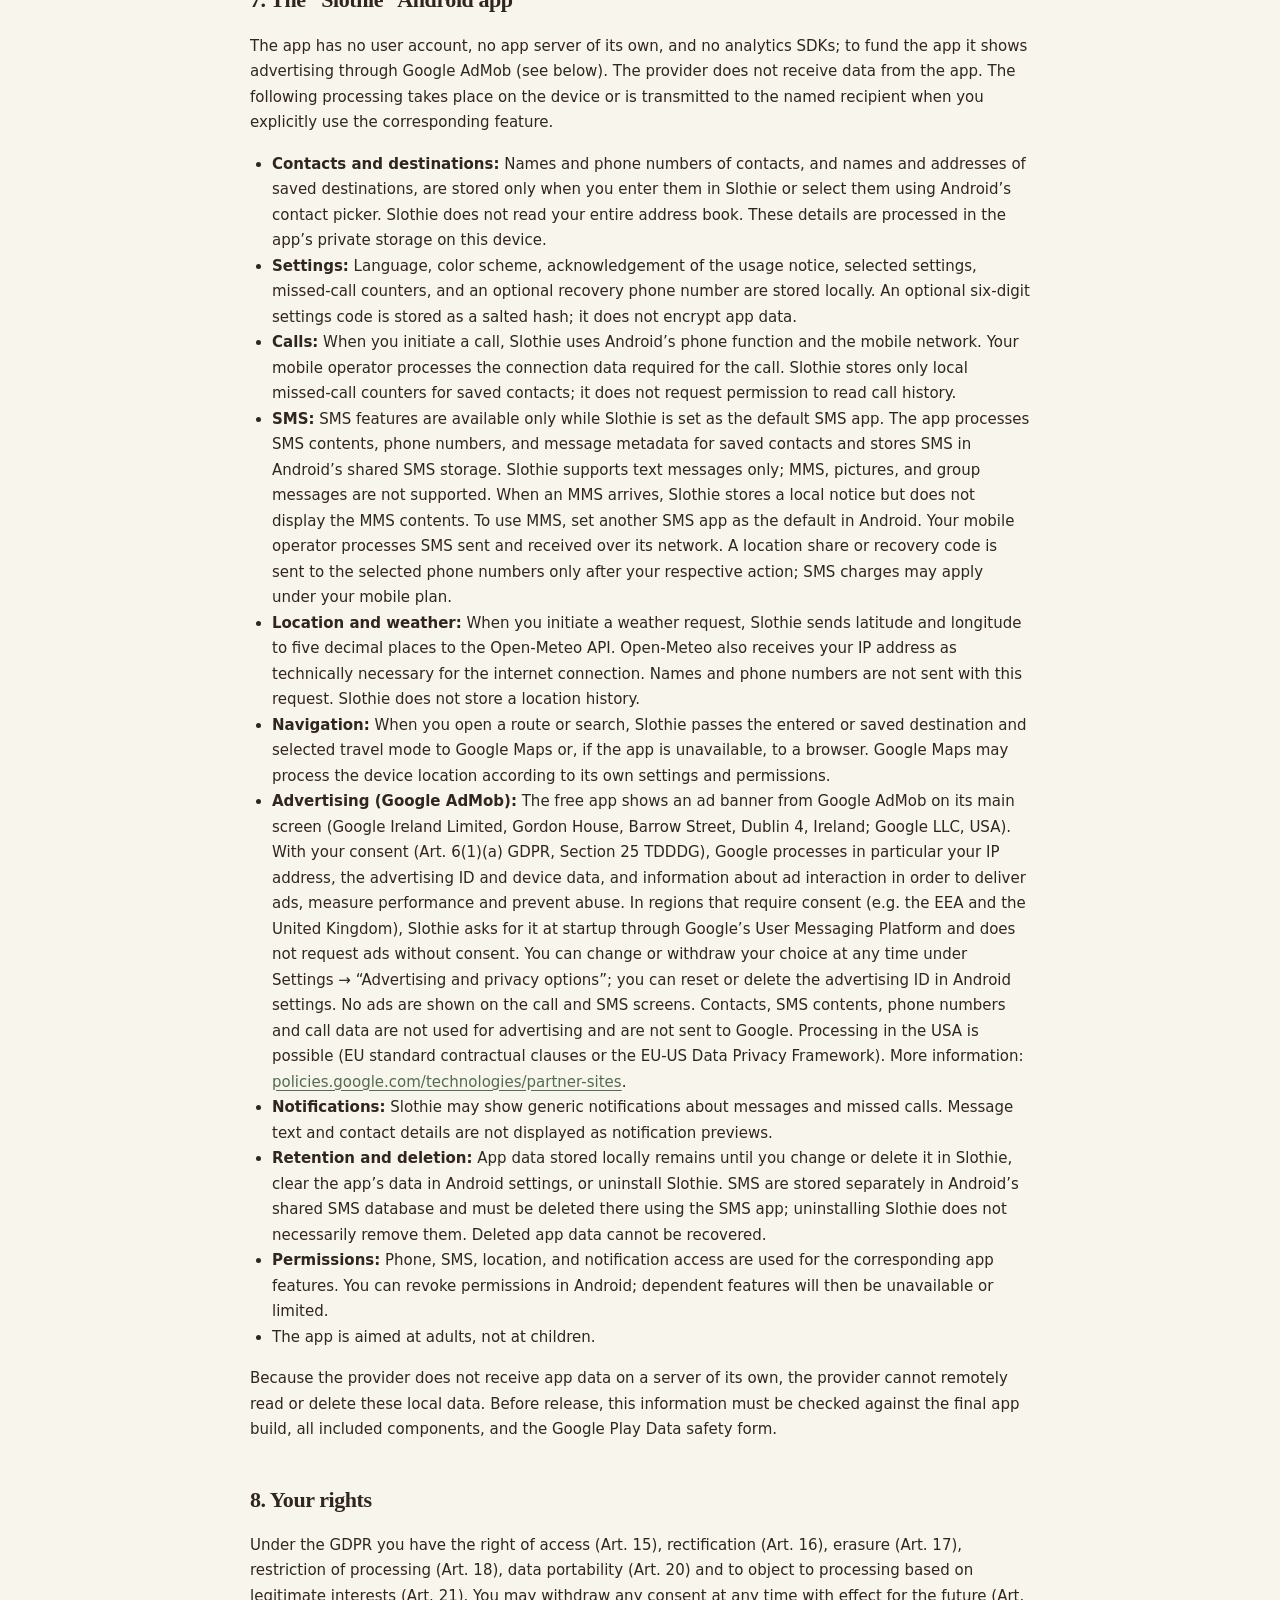
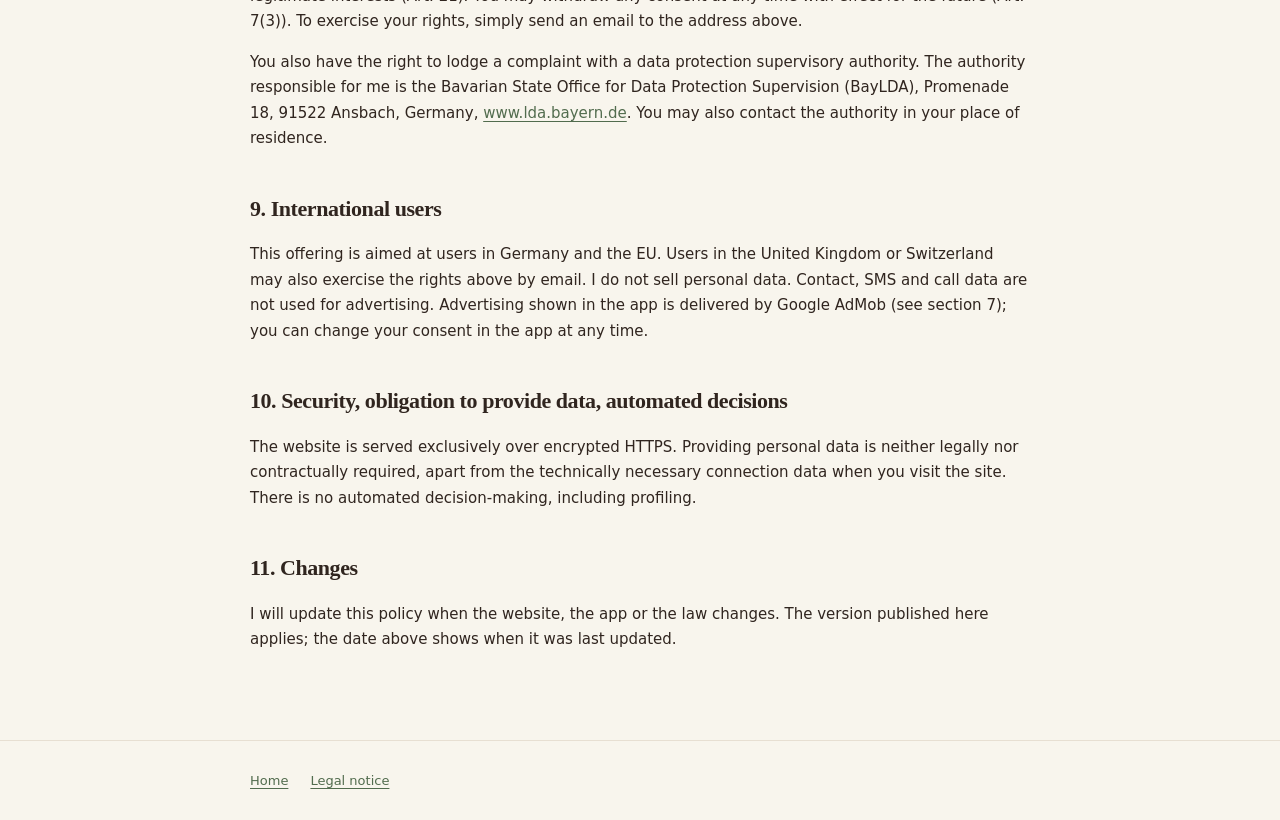
==== commit 3f0bb61c: "Datenschutz: Werbung über Google AdMob ergänzt Co-authored-by: Copilot <223556219+Copilot@users.nore" ====
--- a/datenschutz.html
+++ b/datenschutz.html
@@ -42,7 +42,7 @@
         <p>Die gewählte Sprache wird nur in der Adresse der Seite (z. B. <code>?lang=en</code>) übergeben und nicht gespeichert. Es werden keine Cookies oder Browser-Speicher (Local Storage) genutzt.</p>
 
         <h2>7. Die Android-App „Slothie“</h2>
-        <p>Die App hat kein Benutzerkonto, keinen eigenen App-Server und keine Werbe- oder Analyse-SDKs. Der Anbieter erhält keine Daten aus der App. Die folgenden Verarbeitungen erfolgen auf dem Gerät oder werden durch eine ausdrücklich gewählte Funktion an den jeweils genannten Empfänger übermittelt.</p>
+        <p>Die App hat kein Benutzerkonto, keinen eigenen App-Server und keine Analyse-SDKs; zur Finanzierung zeigt sie Werbung über Google AdMob (siehe unten). Der Anbieter erhält keine Daten aus der App. Die folgenden Verarbeitungen erfolgen auf dem Gerät oder werden durch eine ausdrücklich gewählte Funktion an den jeweils genannten Empfänger übermittelt.</p>
         <ul>
           <li><b>Kontakte und Ziele:</b> Namen und Telefonnummern von Kontakten sowie Namen und Adressen gespeicherter Ziele werden nur gespeichert, wenn Sie sie in Slothie eingeben oder über die Android-Kontaktauswahl auswählen. Slothie liest nicht pauschal Ihr gesamtes Adressbuch. Die Angaben werden im privaten App-Speicher dieses Geräts verarbeitet.</li>
           <li><b>Einstellungen:</b> Sprache, Farbschema, Zustimmungshinweis, ausgewählte Einstellungen, Zähler verpasster Anrufe und eine gegebenenfalls eingerichtete Wiederherstellungsnummer werden lokal gespeichert. Ein optionaler sechsstelliger Einstellungs-Code wird als gesalzener Hash gespeichert; er verschlüsselt keine App-Daten.</li>
@@ -50,6 +50,7 @@
           <li><b>SMS:</b> SMS-Funktionen stehen nur zur Verfügung, wenn Sie Slothie als Standard-SMS-App festlegen. Die App verarbeitet SMS-Inhalte, Telefonnummern und Nachrichtenmetadaten für gespeicherte Kontakte und speichert SMS im gemeinsamen Android-SMS-Speicher. Unterstützt werden nur Textnachrichten; MMS, Bilder und Gruppennachrichten werden nicht unterstützt. Bei Eingang einer MMS speichert Slothie lokal einen Hinweis, zeigt aber den MMS-Inhalt nicht an. Wenn Sie MMS benötigen, legen Sie in Android eine andere SMS-App als Standard fest. Der Mobilfunkanbieter verarbeitet SMS bei Versand und Empfang. Eine Standortfreigabe oder ein Wiederherstellungs-Code wird nur nach Ihrer jeweiligen Aktion an die ausgewählten Telefonnummern gesendet; SMS können nach Ihrem Tarif Kosten verursachen.</li>
           <li><b>Standort und Wetter:</b> Bei einer von Ihnen gestarteten Wetterabfrage übermittelt Slothie Breiten- und Längengrad mit fünf Nachkommastellen an die Open-Meteo-API. Durch die Internetverbindung erhält Open-Meteo außerdem technisch bedingt Ihre IP-Adresse. Namen und Telefonnummern werden dabei nicht übermittelt. Es wird kein Standortverlauf in Slothie gespeichert.</li>
           <li><b>Navigation:</b> Wenn Sie eine Route oder Suche öffnen, übergibt Slothie das eingegebene bzw. gespeicherte Ziel und die gewählte Fortbewegungsart an Google Maps oder, falls die App nicht verfügbar ist, an einen Browser. Google Maps kann den Gerätestandort nach den dort geltenden Einstellungen und Berechtigungen verarbeiten.</li>
+          <li><b>Werbung (Google AdMob):</b> Die kostenlose App zeigt auf dem Hauptbildschirm ein Werbebanner von Google AdMob (Google Ireland Limited, Gordon House, Barrow Street, Dublin 4, Irland; Google LLC, USA). Mit Ihrer Einwilligung (Art. 6 Abs. 1 lit. a DSGVO, § 25 TDDDG) verarbeitet Google dabei insbesondere Ihre IP-Adresse, die Werbe-ID und Gerätedaten sowie Angaben zur Anzeigeninteraktion, um Anzeigen auszuliefern, die Leistung zu messen und Missbrauch zu verhindern. In Regionen mit Einwilligungspflicht (z. B. EWR, Vereinigtes Königreich) fragt Slothie beim Start über die Google-Einwilligungsplattform (UMP) ab und fordert ohne Einwilligung keine Anzeigen an. Ihre Wahl können Sie jederzeit unter Einstellungen → „Werbung und Datenschutzoptionen“ ändern oder widerrufen; die Werbe-ID können Sie in den Android-Einstellungen zurücksetzen oder löschen. Auf den Anruf- und SMS-Bildschirmen wird keine Werbung angezeigt. Kontakte, SMS-Inhalte, Telefonnummern und Anrufdaten werden nicht für Werbung verwendet und nicht an Google übermittelt. Eine Verarbeitung in den USA ist möglich (EU-Standardvertragsklauseln bzw. EU-US Data Privacy Framework). Weitere Informationen: <a href="https://policies.google.com/technologies/partner-sites">policies.google.com/technologies/partner-sites</a>.</li>
           <li><b>Benachrichtigungen:</b> Slothie kann allgemeine Hinweise zu Nachrichten und verpassten Anrufen anzeigen. Nachrichtentext und Kontaktdaten werden in der Benachrichtigung nicht als Vorschau angezeigt.</li>
           <li><b>Speicherdauer und Löschung:</b> Lokal gespeicherte App-Daten bleiben erhalten, bis Sie sie in Slothie ändern oder löschen, die App-Daten in den Android-Einstellungen löschen oder Slothie deinstallieren. SMS liegen getrennt davon im gemeinsamen Android-SMS-Speicher und müssen dort über die SMS-App gelöscht werden; sie werden durch das Deinstallieren von Slothie nicht zwingend entfernt. Eine Wiederherstellung nach Datenlöschung ist nicht möglich.</li>
           <li><b>Berechtigungen:</b> Telefon-, SMS-, Standort- und Benachrichtigungszugriffe werden nur für die dazugehörigen App-Funktionen verwendet. Berechtigungen können Sie in Android widerrufen; die davon abhängigen Funktionen stehen dann nicht oder nur eingeschränkt zur Verfügung.</li>
@@ -62,7 +63,7 @@
         <p>Sie haben außerdem das Recht, sich bei einer Datenschutz-Aufsichtsbehörde zu beschweren. Für mich zuständig ist das Bayerische Landesamt für Datenschutzaufsicht (BayLDA), Promenade 18, 91522 Ansbach, <a href="https://www.lda.bayern.de" rel="noopener">www.lda.bayern.de</a>. Sie können sich auch an die Behörde an Ihrem Wohnort wenden.</p>
 
         <h2>9. Internationale Nutzer</h2>
-        <p>Das Angebot richtet sich an Nutzer in Deutschland und der EU. Auch Nutzer im Vereinigten Königreich oder in der Schweiz können die oben genannten Rechte per E-Mail geltend machen. Ich verkaufe keine personenbezogenen Daten und gebe sie nicht zu Werbezwecken weiter („do not sell or share“ im Sinne kalifornischer Datenschutzgesetze); es erfolgt kein Cross-Context-Behavioral-Advertising und kein Profiling.</p>
+        <p>Das Angebot richtet sich an Nutzer in Deutschland und der EU. Auch Nutzer im Vereinigten Königreich oder in der Schweiz können die oben genannten Rechte per E-Mail geltend machen. Ich verkaufe keine personenbezogenen Daten. Kontakt-, SMS- und Anrufdaten werden nicht für Werbung verwendet. Die in der App angezeigte Werbung wird von Google AdMob ausgeliefert (siehe Abschnitt 7); die Einwilligung können Sie in der App jederzeit ändern.</p>
 
         <h2>10. Sicherheit, Pflicht zur Bereitstellung, automatisierte Entscheidungen</h2>
         <p>Die Website wird ausschließlich über verschlüsseltes HTTPS ausgeliefert. Die Bereitstellung personenbezogener Daten ist weder gesetzlich noch vertraglich vorgeschrieben, außer den technisch nötigen Verbindungsdaten beim Seitenaufruf. Eine automatisierte Entscheidungsfindung einschließlich Profiling findet nicht statt.</p>
@@ -97,7 +98,7 @@
         <p>The selected language is passed only in the page address (e.g. <code>?lang=en</code>) and is not stored. No cookies or browser storage (local storage) are used.</p>
 
         <h2>7. The “Slothie” Android app</h2>
-        <p>The app has no user account, no app server of its own, and no advertising or analytics SDKs. The provider does not receive data from the app. The following processing takes place on the device or is transmitted to the named recipient when you explicitly use the corresponding feature.</p>
+        <p>The app has no user account, no app server of its own, and no analytics SDKs; to fund the app it shows advertising through Google AdMob (see below). The provider does not receive data from the app. The following processing takes place on the device or is transmitted to the named recipient when you explicitly use the corresponding feature.</p>
         <ul>
           <li><b>Contacts and destinations:</b> Names and phone numbers of contacts, and names and addresses of saved destinations, are stored only when you enter them in Slothie or select them using Android’s contact picker. Slothie does not read your entire address book. These details are processed in the app’s private storage on this device.</li>
           <li><b>Settings:</b> Language, color scheme, acknowledgement of the usage notice, selected settings, missed-call counters, and an optional recovery phone number are stored locally. An optional six-digit settings code is stored as a salted hash; it does not encrypt app data.</li>
@@ -105,6 +106,7 @@
           <li><b>SMS:</b> SMS features are available only while Slothie is set as the default SMS app. The app processes SMS contents, phone numbers, and message metadata for saved contacts and stores SMS in Android’s shared SMS storage. Slothie supports text messages only; MMS, pictures, and group messages are not supported. When an MMS arrives, Slothie stores a local notice but does not display the MMS contents. To use MMS, set another SMS app as the default in Android. Your mobile operator processes SMS sent and received over its network. A location share or recovery code is sent to the selected phone numbers only after your respective action; SMS charges may apply under your mobile plan.</li>
           <li><b>Location and weather:</b> When you initiate a weather request, Slothie sends latitude and longitude to five decimal places to the Open-Meteo API. Open-Meteo also receives your IP address as technically necessary for the internet connection. Names and phone numbers are not sent with this request. Slothie does not store a location history.</li>
           <li><b>Navigation:</b> When you open a route or search, Slothie passes the entered or saved destination and selected travel mode to Google Maps or, if the app is unavailable, to a browser. Google Maps may process the device location according to its own settings and permissions.</li>
+          <li><b>Advertising (Google AdMob):</b> The free app shows an ad banner from Google AdMob on its main screen (Google Ireland Limited, Gordon House, Barrow Street, Dublin 4, Ireland; Google LLC, USA). With your consent (Art. 6(1)(a) GDPR, Section 25 TDDDG), Google processes in particular your IP address, the advertising ID and device data, and information about ad interaction in order to deliver ads, measure performance and prevent abuse. In regions that require consent (e.g. the EEA and the United Kingdom), Slothie asks for it at startup through Google’s User Messaging Platform and does not request ads without consent. You can change or withdraw your choice at any time under Settings → “Advertising and privacy options”; you can reset or delete the advertising ID in Android settings. No ads are shown on the call and SMS screens. Contacts, SMS contents, phone numbers and call data are not used for advertising and are not sent to Google. Processing in the USA is possible (EU standard contractual clauses or the EU-US Data Privacy Framework). More information: <a href="https://policies.google.com/technologies/partner-sites">policies.google.com/technologies/partner-sites</a>.</li>
           <li><b>Notifications:</b> Slothie may show generic notifications about messages and missed calls. Message text and contact details are not displayed as notification previews.</li>
           <li><b>Retention and deletion:</b> App data stored locally remains until you change or delete it in Slothie, clear the app’s data in Android settings, or uninstall Slothie. SMS are stored separately in Android’s shared SMS database and must be deleted there using the SMS app; uninstalling Slothie does not necessarily remove them. Deleted app data cannot be recovered.</li>
           <li><b>Permissions:</b> Phone, SMS, location, and notification access are used for the corresponding app features. You can revoke permissions in Android; dependent features will then be unavailable or limited.</li>
@@ -117,7 +119,7 @@
         <p>You also have the right to lodge a complaint with a data protection supervisory authority. The authority responsible for me is the Bavarian State Office for Data Protection Supervision (BayLDA), Promenade 18, 91522 Ansbach, Germany, <a href="https://www.lda.bayern.de" rel="noopener">www.lda.bayern.de</a>. You may also contact the authority in your place of residence.</p>
 
         <h2>9. International users</h2>
-        <p>This offering is aimed at users in Germany and the EU. Users in the United Kingdom or Switzerland may also exercise the rights above by email. I do not sell personal data and do not share it for advertising purposes (“do not sell or share” under California privacy laws); there is no cross-context behavioural advertising and no profiling.</p>
+        <p>This offering is aimed at users in Germany and the EU. Users in the United Kingdom or Switzerland may also exercise the rights above by email. I do not sell personal data. Contact, SMS and call data are not used for advertising. Advertising shown in the app is delivered by Google AdMob (see section 7); you can change your consent in the app at any time.</p>
 
         <h2>10. Security, obligation to provide data, automated decisions</h2>
         <p>The website is served exclusively over encrypted HTTPS. Providing personal data is neither legally nor contractually required, apart from the technically necessary connection data when you visit the site. There is no automated decision-making, including profiling.</p>
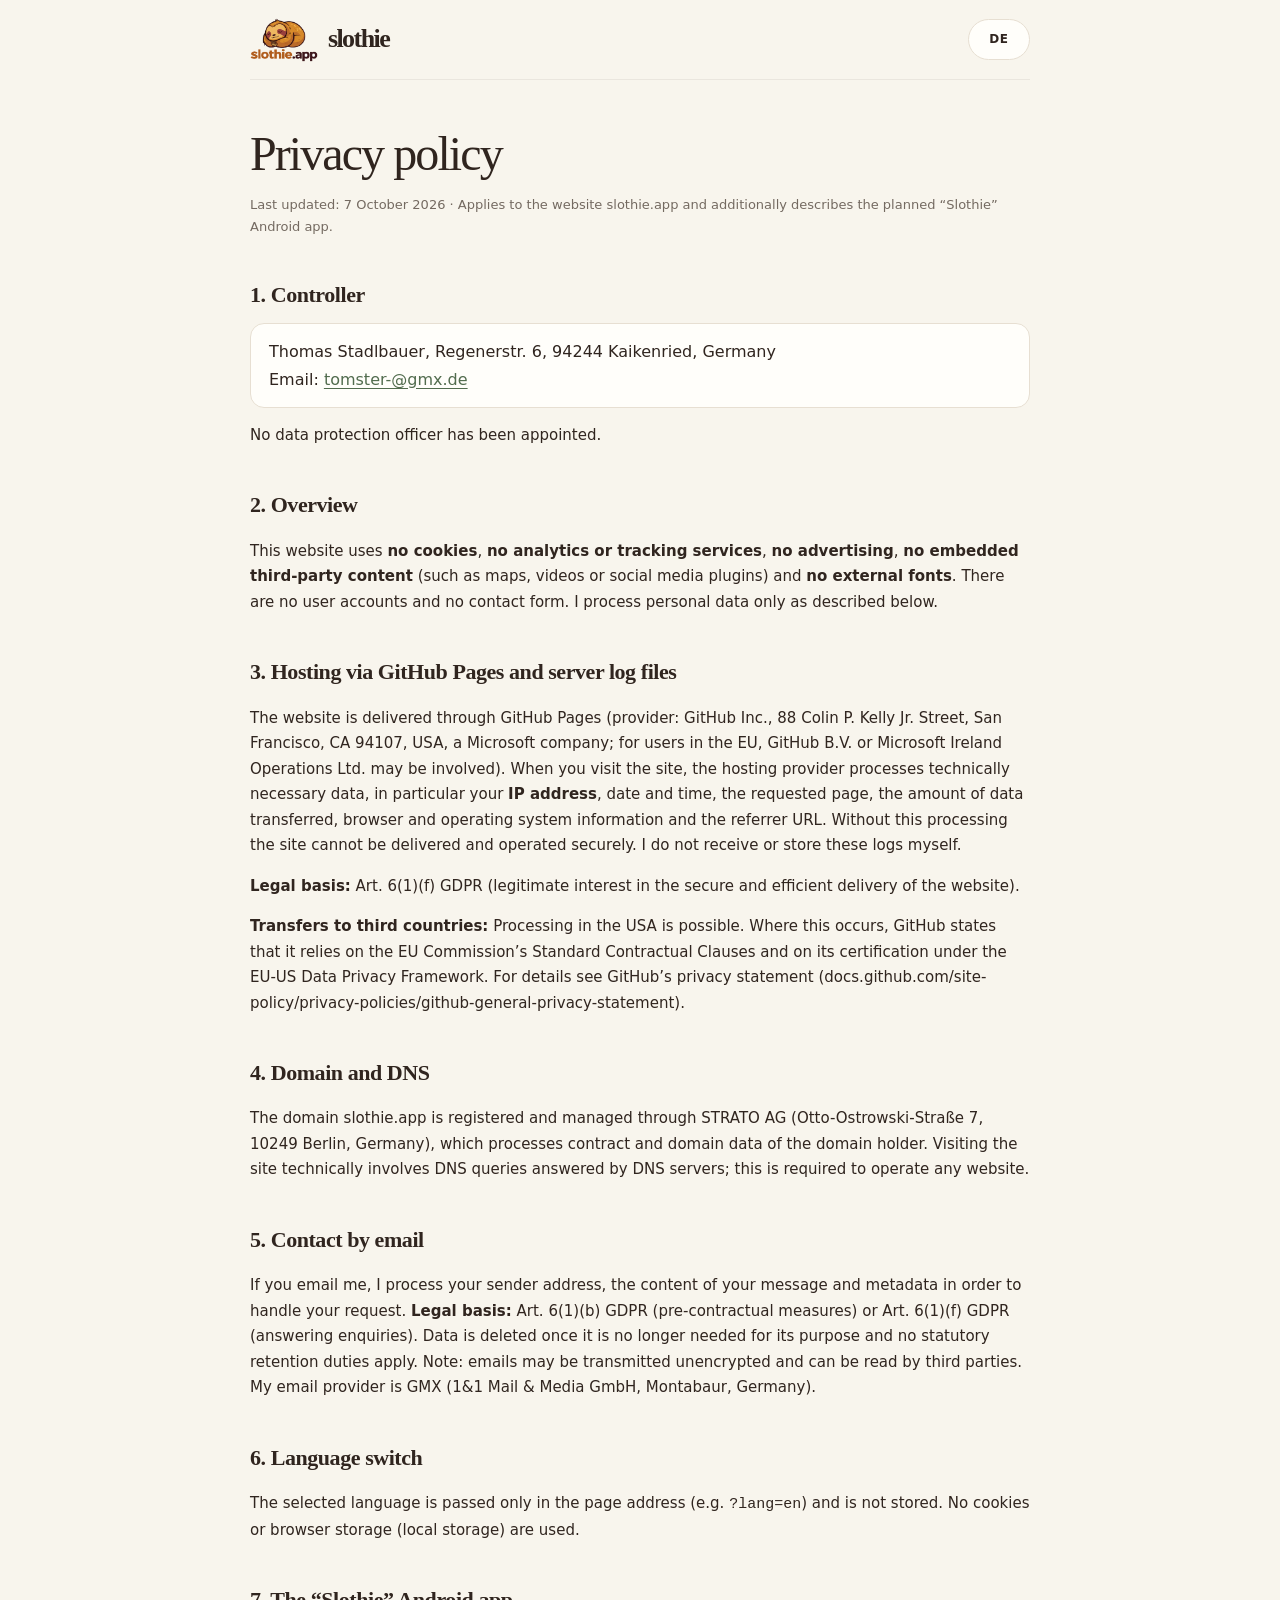
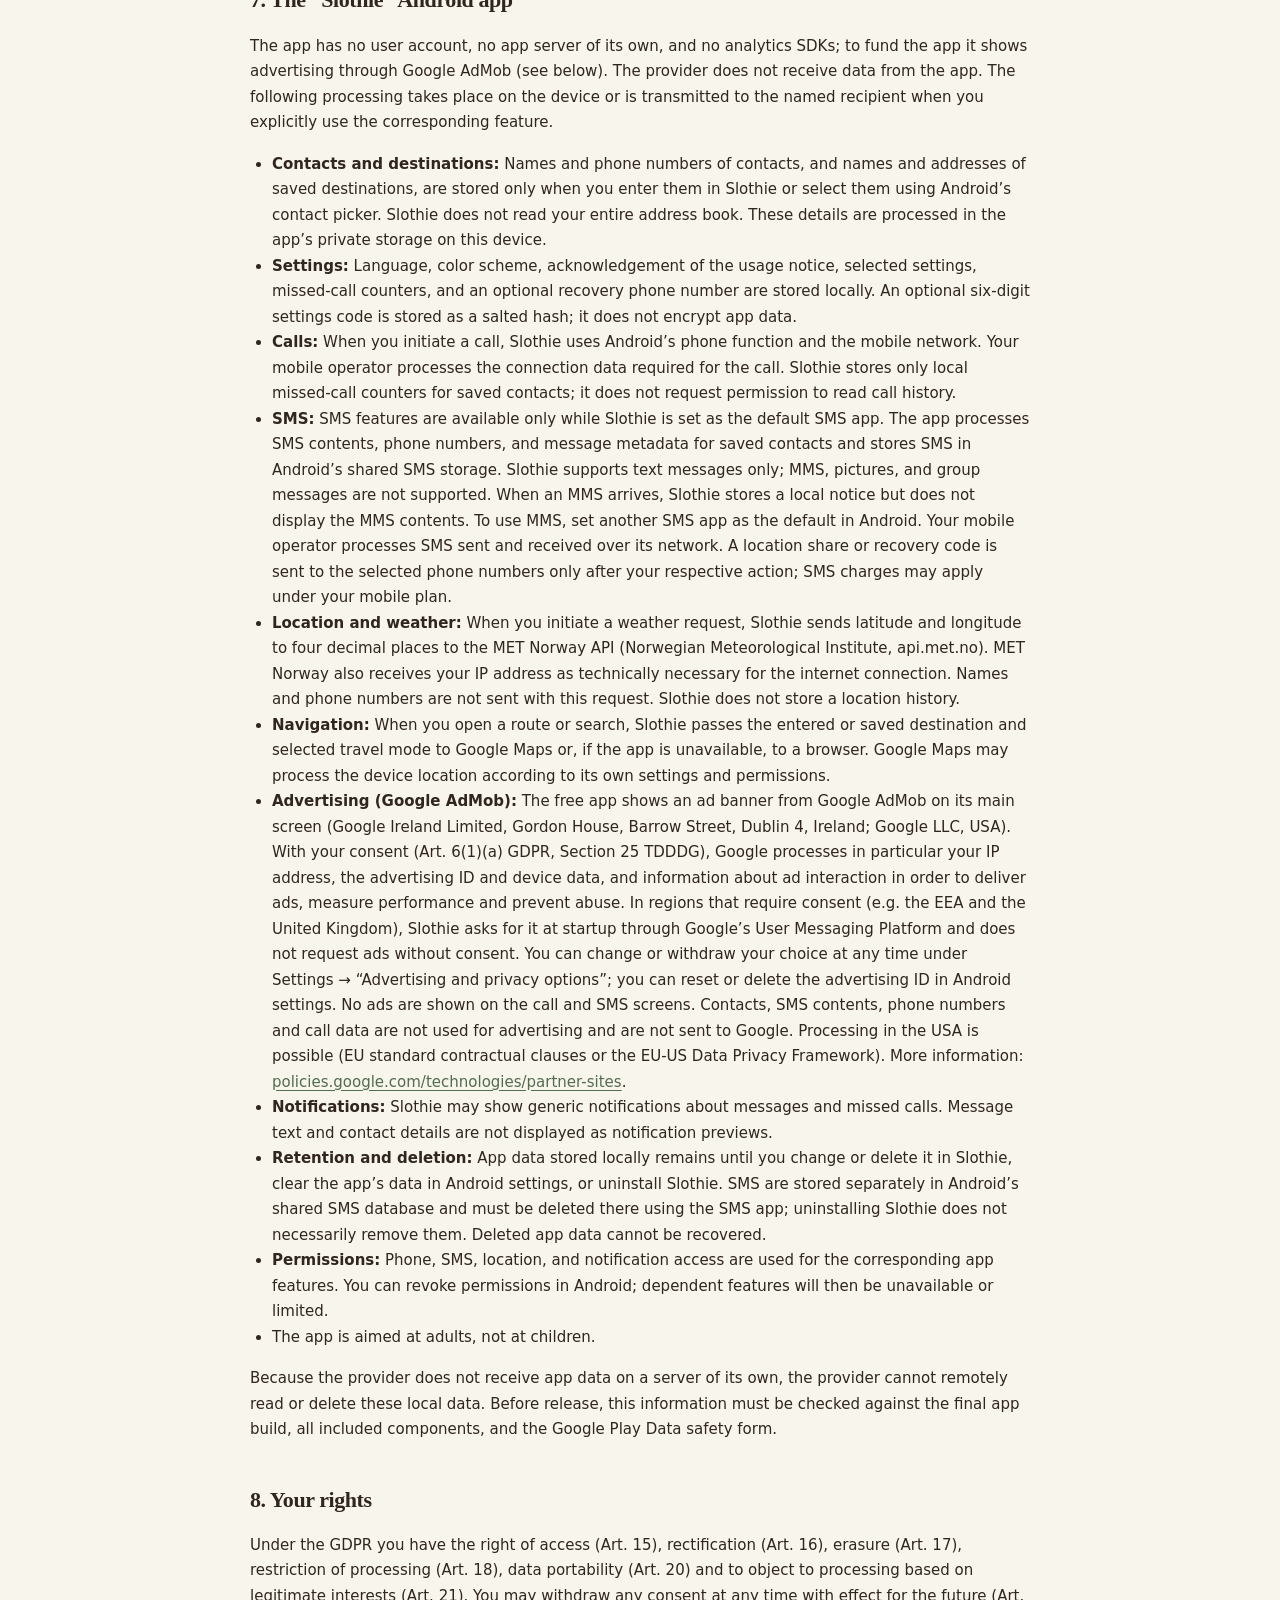
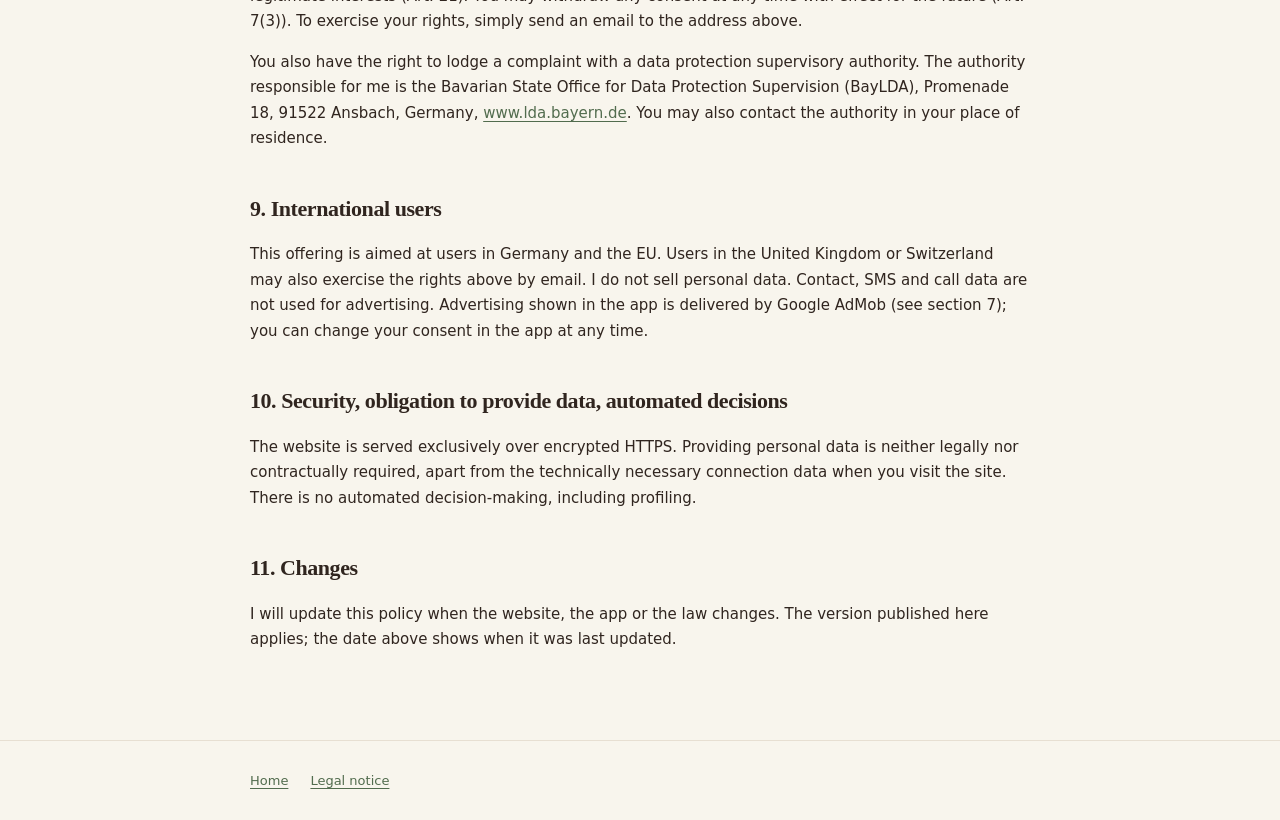
==== commit a00d736a: "Wetterdienst: Open-Meteo durch MET Norway ersetzt (Texte) Co-authored-by: Copilot <223556219+Copilot" ====
--- a/datenschutz.html
+++ b/datenschutz.html
@@ -48,7 +48,7 @@
           <li><b>Einstellungen:</b> Sprache, Farbschema, Zustimmungshinweis, ausgewählte Einstellungen, Zähler verpasster Anrufe und eine gegebenenfalls eingerichtete Wiederherstellungsnummer werden lokal gespeichert. Ein optionaler sechsstelliger Einstellungs-Code wird als gesalzener Hash gespeichert; er verschlüsselt keine App-Daten.</li>
           <li><b>Telefonie:</b> Wenn Sie einen Anruf auslösen, verwendet Slothie die Telefonie-Funktion von Android und das Mobilfunknetz. Der jeweilige Mobilfunkanbieter verarbeitet die für den Anruf erforderlichen Verbindungsdaten. Slothie speichert lokal nur Zähler verpasster Anrufe für gespeicherte Kontakte; die App fordert keine Berechtigung zum Lesen des Anrufverlaufs an.</li>
           <li><b>SMS:</b> SMS-Funktionen stehen nur zur Verfügung, wenn Sie Slothie als Standard-SMS-App festlegen. Die App verarbeitet SMS-Inhalte, Telefonnummern und Nachrichtenmetadaten für gespeicherte Kontakte und speichert SMS im gemeinsamen Android-SMS-Speicher. Unterstützt werden nur Textnachrichten; MMS, Bilder und Gruppennachrichten werden nicht unterstützt. Bei Eingang einer MMS speichert Slothie lokal einen Hinweis, zeigt aber den MMS-Inhalt nicht an. Wenn Sie MMS benötigen, legen Sie in Android eine andere SMS-App als Standard fest. Der Mobilfunkanbieter verarbeitet SMS bei Versand und Empfang. Eine Standortfreigabe oder ein Wiederherstellungs-Code wird nur nach Ihrer jeweiligen Aktion an die ausgewählten Telefonnummern gesendet; SMS können nach Ihrem Tarif Kosten verursachen.</li>
-          <li><b>Standort und Wetter:</b> Bei einer von Ihnen gestarteten Wetterabfrage übermittelt Slothie Breiten- und Längengrad mit fünf Nachkommastellen an die Open-Meteo-API. Durch die Internetverbindung erhält Open-Meteo außerdem technisch bedingt Ihre IP-Adresse. Namen und Telefonnummern werden dabei nicht übermittelt. Es wird kein Standortverlauf in Slothie gespeichert.</li>
+          <li><b>Standort und Wetter:</b> Bei einer von Ihnen gestarteten Wetterabfrage übermittelt Slothie Breiten- und Längengrad mit vier Nachkommastellen an die API von MET Norway (Norwegisches Meteorologisches Institut, api.met.no). Durch die Internetverbindung erhält MET Norway außerdem technisch bedingt Ihre IP-Adresse. Namen und Telefonnummern werden dabei nicht übermittelt. Es wird kein Standortverlauf in Slothie gespeichert.</li>
           <li><b>Navigation:</b> Wenn Sie eine Route oder Suche öffnen, übergibt Slothie das eingegebene bzw. gespeicherte Ziel und die gewählte Fortbewegungsart an Google Maps oder, falls die App nicht verfügbar ist, an einen Browser. Google Maps kann den Gerätestandort nach den dort geltenden Einstellungen und Berechtigungen verarbeiten.</li>
           <li><b>Werbung (Google AdMob):</b> Die kostenlose App zeigt auf dem Hauptbildschirm ein Werbebanner von Google AdMob (Google Ireland Limited, Gordon House, Barrow Street, Dublin 4, Irland; Google LLC, USA). Mit Ihrer Einwilligung (Art. 6 Abs. 1 lit. a DSGVO, § 25 TDDDG) verarbeitet Google dabei insbesondere Ihre IP-Adresse, die Werbe-ID und Gerätedaten sowie Angaben zur Anzeigeninteraktion, um Anzeigen auszuliefern, die Leistung zu messen und Missbrauch zu verhindern. In Regionen mit Einwilligungspflicht (z. B. EWR, Vereinigtes Königreich) fragt Slothie beim Start über die Google-Einwilligungsplattform (UMP) ab und fordert ohne Einwilligung keine Anzeigen an. Ihre Wahl können Sie jederzeit unter Einstellungen → „Werbung und Datenschutzoptionen“ ändern oder widerrufen; die Werbe-ID können Sie in den Android-Einstellungen zurücksetzen oder löschen. Auf den Anruf- und SMS-Bildschirmen wird keine Werbung angezeigt. Kontakte, SMS-Inhalte, Telefonnummern und Anrufdaten werden nicht für Werbung verwendet und nicht an Google übermittelt. Eine Verarbeitung in den USA ist möglich (EU-Standardvertragsklauseln bzw. EU-US Data Privacy Framework). Weitere Informationen: <a href="https://policies.google.com/technologies/partner-sites">policies.google.com/technologies/partner-sites</a>.</li>
           <li><b>Benachrichtigungen:</b> Slothie kann allgemeine Hinweise zu Nachrichten und verpassten Anrufen anzeigen. Nachrichtentext und Kontaktdaten werden in der Benachrichtigung nicht als Vorschau angezeigt.</li>
@@ -104,7 +104,7 @@
           <li><b>Settings:</b> Language, color scheme, acknowledgement of the usage notice, selected settings, missed-call counters, and an optional recovery phone number are stored locally. An optional six-digit settings code is stored as a salted hash; it does not encrypt app data.</li>
           <li><b>Calls:</b> When you initiate a call, Slothie uses Android’s phone function and the mobile network. Your mobile operator processes the connection data required for the call. Slothie stores only local missed-call counters for saved contacts; it does not request permission to read call history.</li>
           <li><b>SMS:</b> SMS features are available only while Slothie is set as the default SMS app. The app processes SMS contents, phone numbers, and message metadata for saved contacts and stores SMS in Android’s shared SMS storage. Slothie supports text messages only; MMS, pictures, and group messages are not supported. When an MMS arrives, Slothie stores a local notice but does not display the MMS contents. To use MMS, set another SMS app as the default in Android. Your mobile operator processes SMS sent and received over its network. A location share or recovery code is sent to the selected phone numbers only after your respective action; SMS charges may apply under your mobile plan.</li>
-          <li><b>Location and weather:</b> When you initiate a weather request, Slothie sends latitude and longitude to five decimal places to the Open-Meteo API. Open-Meteo also receives your IP address as technically necessary for the internet connection. Names and phone numbers are not sent with this request. Slothie does not store a location history.</li>
+          <li><b>Location and weather:</b> When you initiate a weather request, Slothie sends latitude and longitude to four decimal places to the MET Norway API (Norwegian Meteorological Institute, api.met.no). MET Norway also receives your IP address as technically necessary for the internet connection. Names and phone numbers are not sent with this request. Slothie does not store a location history.</li>
           <li><b>Navigation:</b> When you open a route or search, Slothie passes the entered or saved destination and selected travel mode to Google Maps or, if the app is unavailable, to a browser. Google Maps may process the device location according to its own settings and permissions.</li>
           <li><b>Advertising (Google AdMob):</b> The free app shows an ad banner from Google AdMob on its main screen (Google Ireland Limited, Gordon House, Barrow Street, Dublin 4, Ireland; Google LLC, USA). With your consent (Art. 6(1)(a) GDPR, Section 25 TDDDG), Google processes in particular your IP address, the advertising ID and device data, and information about ad interaction in order to deliver ads, measure performance and prevent abuse. In regions that require consent (e.g. the EEA and the United Kingdom), Slothie asks for it at startup through Google’s User Messaging Platform and does not request ads without consent. You can change or withdraw your choice at any time under Settings → “Advertising and privacy options”; you can reset or delete the advertising ID in Android settings. No ads are shown on the call and SMS screens. Contacts, SMS contents, phone numbers and call data are not used for advertising and are not sent to Google. Processing in the USA is possible (EU standard contractual clauses or the EU-US Data Privacy Framework). More information: <a href="https://policies.google.com/technologies/partner-sites">policies.google.com/technologies/partner-sites</a>.</li>
           <li><b>Notifications:</b> Slothie may show generic notifications about messages and missed calls. Message text and contact details are not displayed as notification previews.</li>
